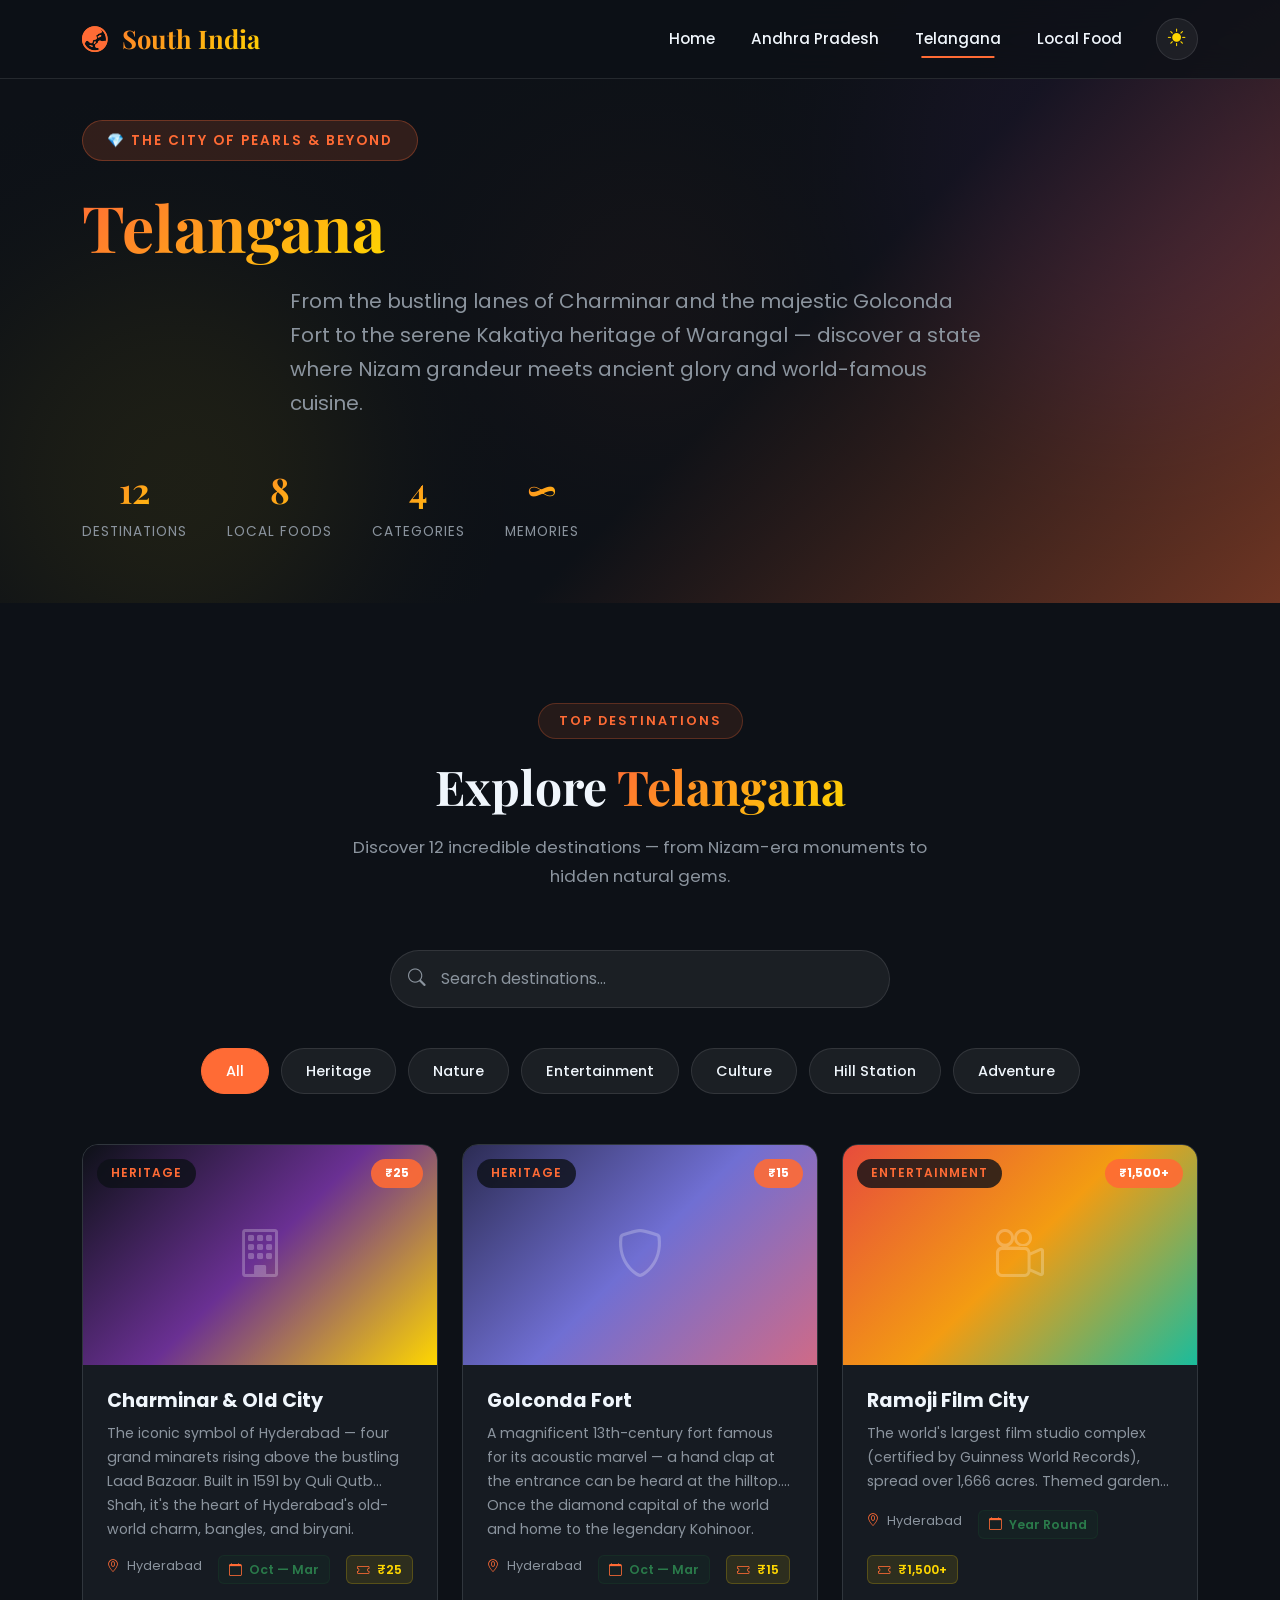
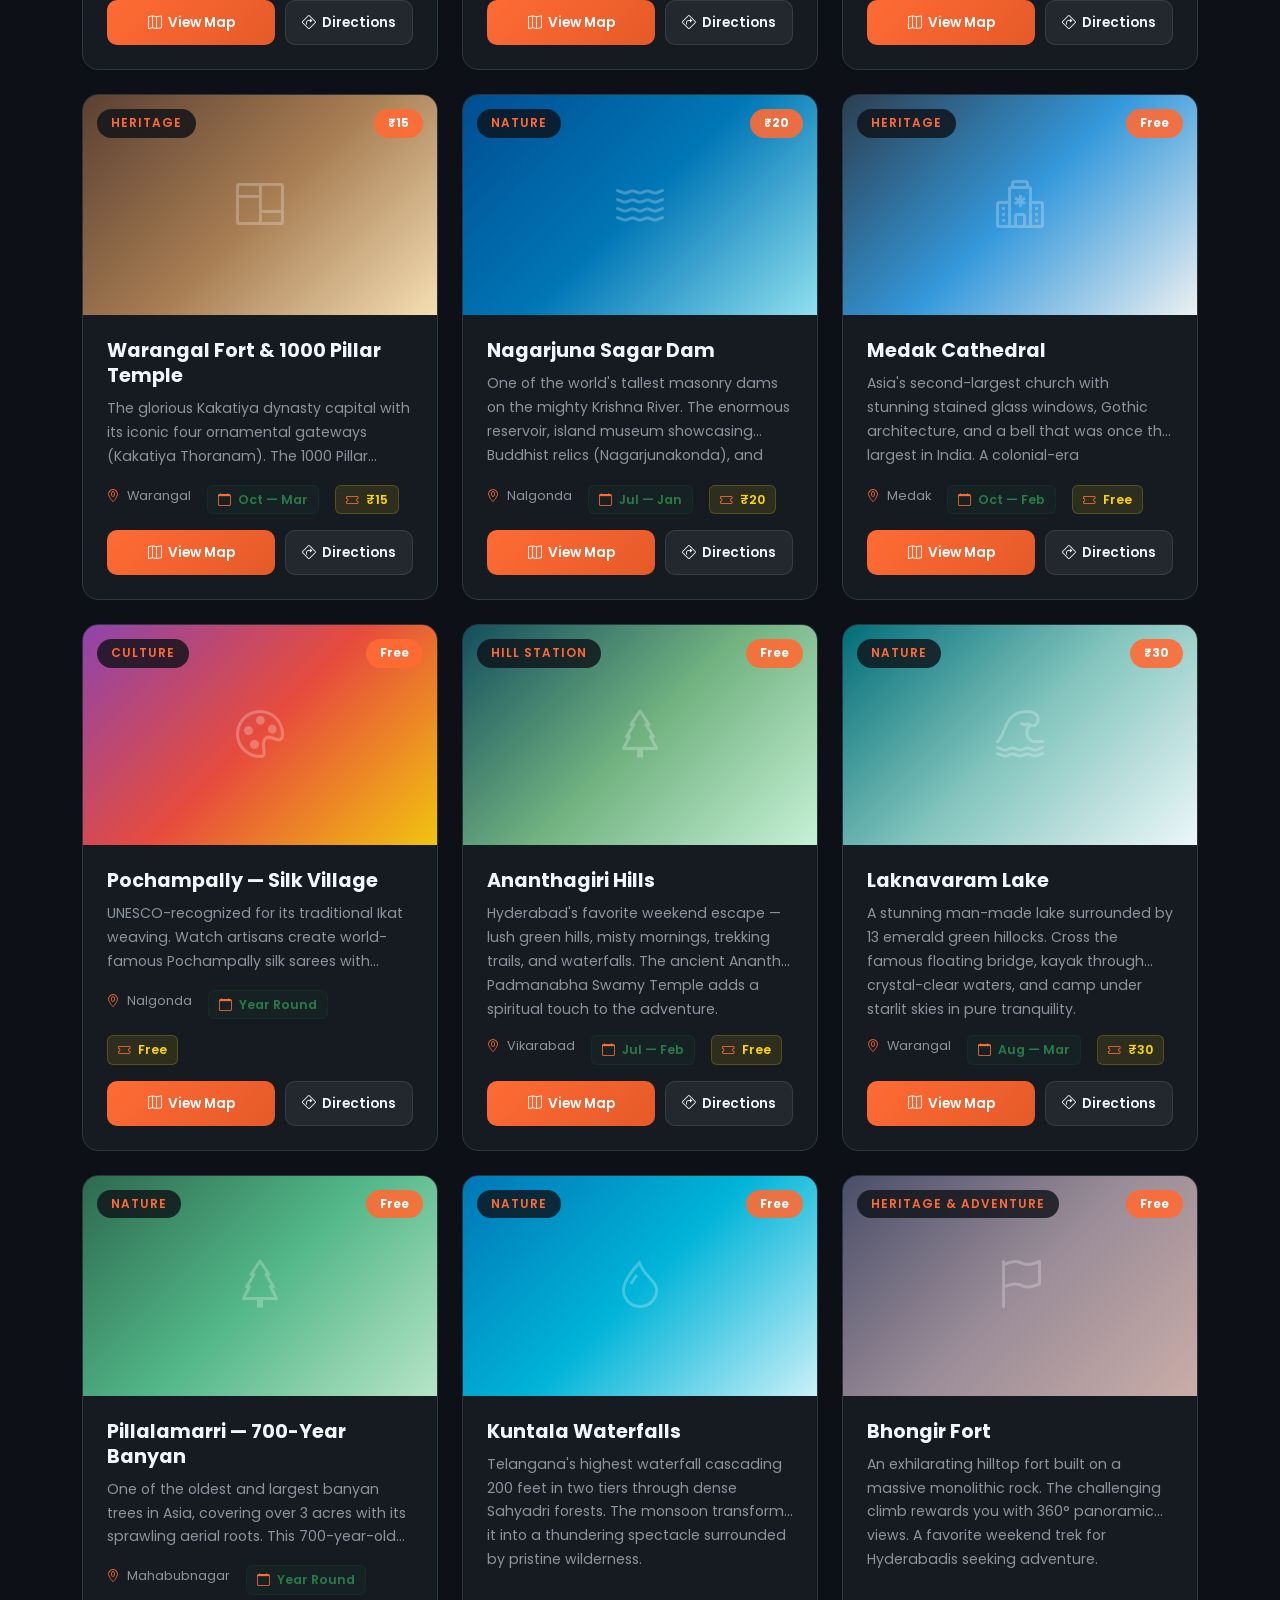
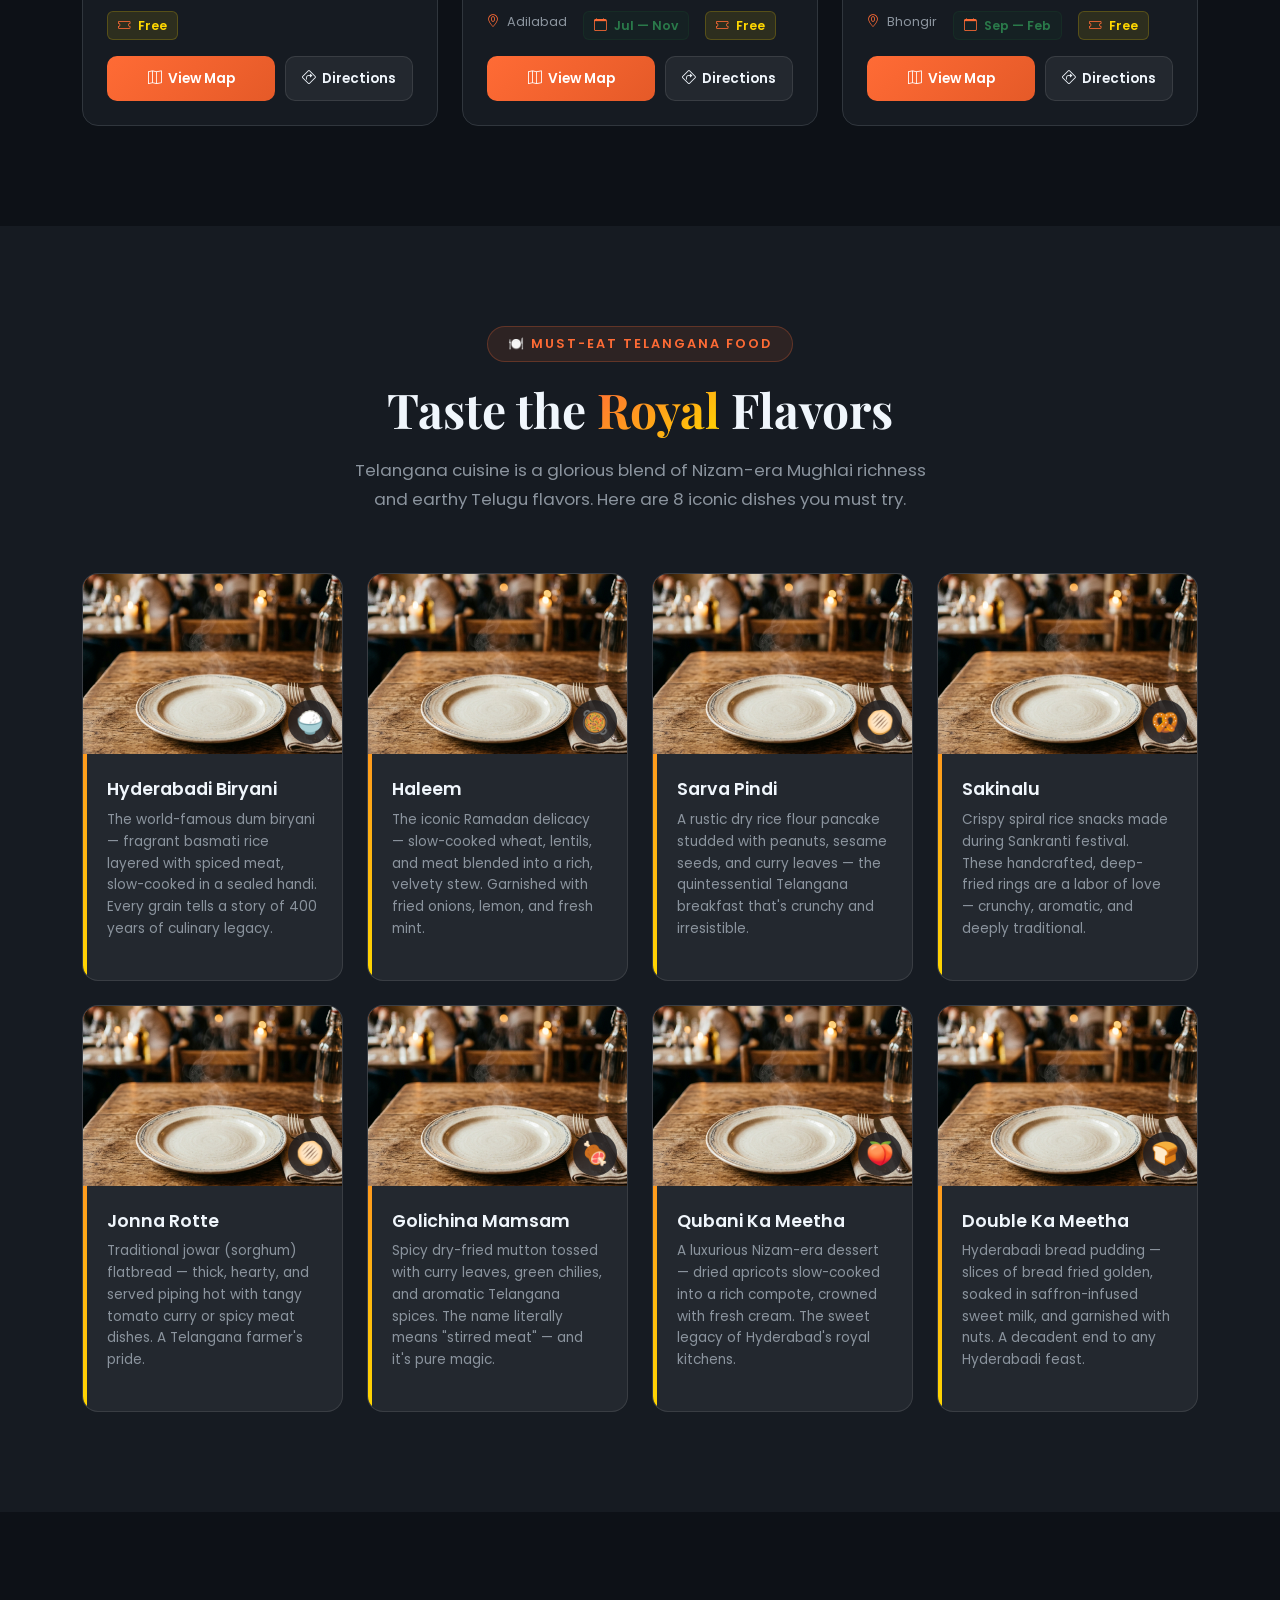
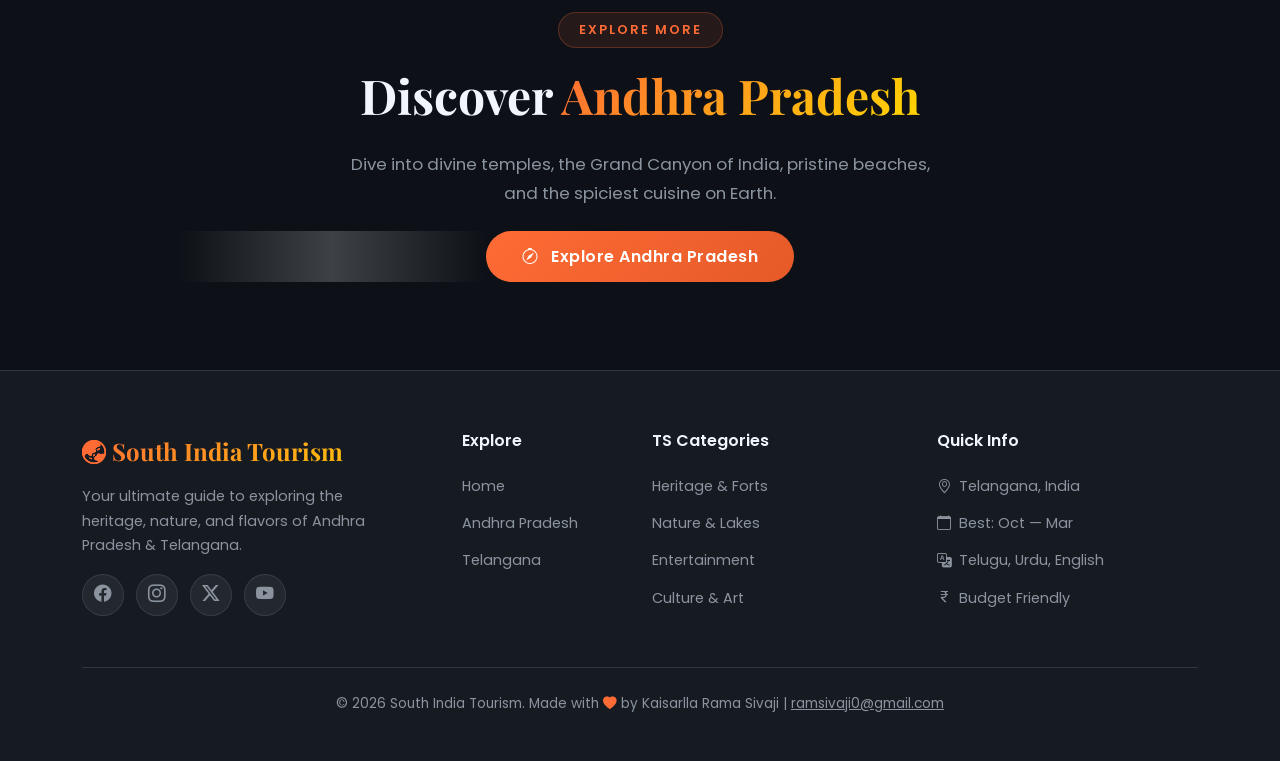
==== telangana.html @ 52ba92dd "Initial commit: South India Tourism website" ====
<!DOCTYPE html>
<html lang="en" data-theme="dark">
<head>
  <meta charset="UTF-8" />
  <meta name="viewport" content="width=device-width, initial-scale=1.0" />
  <title>Telangana — Explore 12 Stunning Destinations | South India Tourism</title>
  <meta name="description" content="Discover 12 breathtaking destinations in Telangana — from the iconic Charminar and Golconda Fort to serene Laknavaram Lake. Explore Nizam heritage, Kakatiya glory, and legendary Hyderabadi cuisine." />

  <!-- Bootstrap 5 CSS -->
  <link href="https://cdn.jsdelivr.net/npm/bootstrap@5.3.3/dist/css/bootstrap.min.css" rel="stylesheet" />
  <!-- Bootstrap Icons -->
  <link href="https://cdn.jsdelivr.net/npm/bootstrap-icons@1.11.3/font/bootstrap-icons.min.css" rel="stylesheet" />
  <!-- Custom CSS -->
  <link rel="stylesheet" href="css/style.css" />
</head>
<body>

  <!-- ===== NAVBAR ===== -->
  <nav class="navbar navbar-expand-lg fixed-top custom-navbar" id="mainNavbar">
    <div class="container">
      <a class="navbar-brand" href="index.html">
        <i class="bi bi-globe-asia-australia"></i> South India
      </a>
      <button class="navbar-toggler border-0" type="button" data-bs-toggle="collapse" data-bs-target="#navbarNav">
        <span class="navbar-toggler-icon"></span>
      </button>
      <div class="collapse navbar-collapse" id="navbarNav">
        <ul class="navbar-nav ms-auto me-3">
          <li class="nav-item"><a class="nav-link" href="index.html">Home</a></li>
          <li class="nav-item"><a class="nav-link" href="andhra-pradesh.html">Andhra Pradesh</a></li>
          <li class="nav-item"><a class="nav-link active" href="telangana.html">Telangana</a></li>
          <li class="nav-item"><a class="nav-link" href="#food-section">Local Food</a></li>
        </ul>
        <button class="theme-toggle" id="themeToggle" aria-label="Toggle theme">
          <i class="bi bi-sun-fill"></i>
        </button>
      </div>
    </div>
  </nav>

  <!-- ===== STATE HERO ===== -->
  <section class="state-hero" id="ts-hero">
    <div class="hero-bg">
      <div class="hero-orb hero-orb-1" style="background: #6a3093;"></div>
      <div class="hero-orb hero-orb-2" style="background: #FFD700;"></div>
      <div class="hero-orb hero-orb-3" style="background: #FF6B35; opacity: 0.15;"></div>
    </div>
    <div class="container">
      <div class="state-hero-content">
        <div class="hero-badge">💎 The City of Pearls & Beyond</div>
        <h1 class="state-hero-title">
          <span class="gradient-text">Telangana</span>
        </h1>
        <p class="hero-subtitle" style="max-width: 700px;">
          From the bustling lanes of Charminar and the majestic Golconda Fort to the serene Kakatiya heritage of Warangal — discover a state where Nizam grandeur meets ancient glory and world-famous cuisine.
        </p>
        <div class="state-hero-stats">
          <div class="stat-item">
            <div class="stat-number">12</div>
            <div class="stat-label">Destinations</div>
          </div>
          <div class="stat-item">
            <div class="stat-number">8</div>
            <div class="stat-label">Local Foods</div>
          </div>
          <div class="stat-item">
            <div class="stat-number">4</div>
            <div class="stat-label">Categories</div>
          </div>
          <div class="stat-item">
            <div class="stat-number">∞</div>
            <div class="stat-label">Memories</div>
          </div>
        </div>
      </div>
    </div>
  </section>

  <!-- ===== DESTINATIONS SECTION ===== -->
  <section class="section" id="destinations">
    <div class="container">
      <div class="section-header reveal">
        <span class="section-badge">Top Destinations</span>
        <h2 class="section-title">Explore <span>Telangana</span></h2>
        <p class="section-subtitle">
          Discover 12 incredible destinations — from Nizam-era monuments to hidden natural gems.
        </p>
      </div>

      <!-- Search Bar -->
      <div class="search-container reveal">
        <i class="bi bi-search search-icon"></i>
        <input type="text" class="search-input" id="searchInput" placeholder="Search destinations..." />
      </div>

      <!-- Filter Bar -->
      <div class="filter-bar reveal">
        <button class="filter-btn active" data-filter="all">All</button>
        <button class="filter-btn" data-filter="heritage">Heritage</button>
        <button class="filter-btn" data-filter="nature">Nature</button>
        <button class="filter-btn" data-filter="entertainment">Entertainment</button>
        <button class="filter-btn" data-filter="culture">Culture</button>
        <button class="filter-btn" data-filter="hill station">Hill Station</button>
        <button class="filter-btn" data-filter="adventure">Adventure</button>
      </div>

      <!-- Place Cards Grid -->
      <div class="row g-4" id="placesGrid">

        <!-- 1. Charminar -->
        <div class="col-md-6 col-lg-4">
          <div class="place-card reveal" data-name="Charminar Old City Hyderabad" data-category="heritage">
            <div class="place-card-img-wrapper">
              <div class="img-placeholder place-card-img" style="background: linear-gradient(135deg, #0d1117 0%, #6a3093 50%, #FFD700 100%);">
                <i class="bi bi-building" style="font-size: 3rem; color: rgba(255,255,255,0.25);"></i>
              </div>
              <span class="place-card-category">Heritage</span>
              <span class="place-card-price">₹25</span>
            </div>
            <div class="place-card-body">
              <h3 class="place-card-title">Charminar & Old City</h3>
              <p class="place-card-desc">
                The iconic symbol of Hyderabad — four grand minarets rising above the bustling Laad Bazaar. Built in 1591 by Quli Qutb Shah, it's the heart of Hyderabad's old-world charm, bangles, and biryani.
              </p>
              <div class="place-card-meta">
                <span><i class="bi bi-geo-alt"></i> Hyderabad</span>
                <span class="best-time"><i class="bi bi-calendar"></i> Oct — Mar</span>
                <span class="ticket-info"><i class="bi bi-ticket"></i> ₹25</span>
              </div>
              <div class="place-card-actions">
                <button class="btn-map" data-map-lat="17.3616" data-map-lng="78.4747" data-map-name="Charminar, Hyderabad">
                  <i class="bi bi-map"></i> View Map
                </button>
                <a href="https://www.google.com/maps/dir/?api=1&destination=17.3616,78.4747" target="_blank" class="btn-directions">
                  <i class="bi bi-sign-turn-right"></i> Directions
                </a>
              </div>
            </div>
          </div>
        </div>

        <!-- 2. Golconda Fort -->
        <div class="col-md-6 col-lg-4">
          <div class="place-card reveal" data-name="Golconda Fort Hyderabad" data-category="heritage">
            <div class="place-card-img-wrapper">
              <div class="img-placeholder place-card-img" style="background: linear-gradient(135deg, #2c2c54 0%, #706fd3 50%, #cf6a87 100%);">
                <i class="bi bi-shield" style="font-size: 3rem; color: rgba(255,255,255,0.25);"></i>
              </div>
              <span class="place-card-category">Heritage</span>
              <span class="place-card-price">₹15</span>
            </div>
            <div class="place-card-body">
              <h3 class="place-card-title">Golconda Fort</h3>
              <p class="place-card-desc">
                A magnificent 13th-century fort famous for its acoustic marvel — a hand clap at the entrance can be heard at the hilltop. Once the diamond capital of the world and home to the legendary Kohinoor.
              </p>
              <div class="place-card-meta">
                <span><i class="bi bi-geo-alt"></i> Hyderabad</span>
                <span class="best-time"><i class="bi bi-calendar"></i> Oct — Mar</span>
                <span class="ticket-info"><i class="bi bi-ticket"></i> ₹15</span>
              </div>
              <div class="place-card-actions">
                <button class="btn-map" data-map-lat="17.3833" data-map-lng="78.4011" data-map-name="Golconda Fort, Hyderabad">
                  <i class="bi bi-map"></i> View Map
                </button>
                <a href="https://www.google.com/maps/dir/?api=1&destination=17.3833,78.4011" target="_blank" class="btn-directions">
                  <i class="bi bi-sign-turn-right"></i> Directions
                </a>
              </div>
            </div>
          </div>
        </div>

        <!-- 3. Ramoji Film City -->
        <div class="col-md-6 col-lg-4">
          <div class="place-card reveal" data-name="Ramoji Film City Entertainment" data-category="entertainment">
            <div class="place-card-img-wrapper">
              <div class="img-placeholder place-card-img" style="background: linear-gradient(135deg, #e74c3c 0%, #f39c12 50%, #1abc9c 100%);">
                <i class="bi bi-camera-reels" style="font-size: 3rem; color: rgba(255,255,255,0.25);"></i>
              </div>
              <span class="place-card-category">Entertainment</span>
              <span class="place-card-price">₹1,500+</span>
            </div>
            <div class="place-card-body">
              <h3 class="place-card-title">Ramoji Film City</h3>
              <p class="place-card-desc">
                The world's largest film studio complex (certified by Guinness World Records), spread over 1,666 acres. Themed gardens, live shows, film sets, adventure zones, and behind-the-scenes movie magic.
              </p>
              <div class="place-card-meta">
                <span><i class="bi bi-geo-alt"></i> Hyderabad</span>
                <span class="best-time"><i class="bi bi-calendar"></i> Year Round</span>
                <span class="ticket-info"><i class="bi bi-ticket"></i> ₹1,500+</span>
              </div>
              <div class="place-card-actions">
                <button class="btn-map" data-map-lat="17.2543" data-map-lng="78.6808" data-map-name="Ramoji Film City, Hyderabad">
                  <i class="bi bi-map"></i> View Map
                </button>
                <a href="https://www.google.com/maps/dir/?api=1&destination=17.2543,78.6808" target="_blank" class="btn-directions">
                  <i class="bi bi-sign-turn-right"></i> Directions
                </a>
              </div>
            </div>
          </div>
        </div>

        <!-- 4. Warangal Fort & 1000 Pillar Temple -->
        <div class="col-md-6 col-lg-4">
          <div class="place-card reveal" data-name="Warangal Fort 1000 Pillar Temple Kakatiya" data-category="heritage">
            <div class="place-card-img-wrapper">
              <div class="img-placeholder place-card-img" style="background: linear-gradient(135deg, #5c4033 0%, #a67c52 50%, #f5deb3 100%);">
                <i class="bi bi-columns" style="font-size: 3rem; color: rgba(255,255,255,0.25);"></i>
              </div>
              <span class="place-card-category">Heritage</span>
              <span class="place-card-price">₹15</span>
            </div>
            <div class="place-card-body">
              <h3 class="place-card-title">Warangal Fort & 1000 Pillar Temple</h3>
              <p class="place-card-desc">
                The glorious Kakatiya dynasty capital with its iconic four ornamental gateways (Kakatiya Thoranam). The 1000 Pillar Temple is a masterwork of Chalukyan architecture with intricate carvings.
              </p>
              <div class="place-card-meta">
                <span><i class="bi bi-geo-alt"></i> Warangal</span>
                <span class="best-time"><i class="bi bi-calendar"></i> Oct — Mar</span>
                <span class="ticket-info"><i class="bi bi-ticket"></i> ₹15</span>
              </div>
              <div class="place-card-actions">
                <button class="btn-map" data-map-lat="17.9565" data-map-lng="79.9946" data-map-name="Warangal Fort">
                  <i class="bi bi-map"></i> View Map
                </button>
                <a href="https://www.google.com/maps/dir/?api=1&destination=17.9565,79.9946" target="_blank" class="btn-directions">
                  <i class="bi bi-sign-turn-right"></i> Directions
                </a>
              </div>
            </div>
          </div>
        </div>

        <!-- 5. Nagarjuna Sagar Dam -->
        <div class="col-md-6 col-lg-4">
          <div class="place-card reveal" data-name="Nagarjuna Sagar Dam Nature" data-category="nature">
            <div class="place-card-img-wrapper">
              <div class="img-placeholder place-card-img" style="background: linear-gradient(135deg, #004e92 0%, #0077b6 50%, #90e0ef 100%);">
                <i class="bi bi-water" style="font-size: 3rem; color: rgba(255,255,255,0.25);"></i>
              </div>
              <span class="place-card-category">Nature</span>
              <span class="place-card-price">₹20</span>
            </div>
            <div class="place-card-body">
              <h3 class="place-card-title">Nagarjuna Sagar Dam</h3>
              <p class="place-card-desc">
                One of the world's tallest masonry dams on the mighty Krishna River. The enormous reservoir, island museum showcasing Buddhist relics (Nagarjunakonda), and stunning spillway views are awe-inspiring.
              </p>
              <div class="place-card-meta">
                <span><i class="bi bi-geo-alt"></i> Nalgonda</span>
                <span class="best-time"><i class="bi bi-calendar"></i> Jul — Jan</span>
                <span class="ticket-info"><i class="bi bi-ticket"></i> ₹20</span>
              </div>
              <div class="place-card-actions">
                <button class="btn-map" data-map-lat="16.5730" data-map-lng="79.3133" data-map-name="Nagarjuna Sagar Dam">
                  <i class="bi bi-map"></i> View Map
                </button>
                <a href="https://www.google.com/maps/dir/?api=1&destination=16.5730,79.3133" target="_blank" class="btn-directions">
                  <i class="bi bi-sign-turn-right"></i> Directions
                </a>
              </div>
            </div>
          </div>
        </div>

        <!-- 6. Medak Cathedral -->
        <div class="col-md-6 col-lg-4">
          <div class="place-card reveal" data-name="Medak Cathedral Church" data-category="heritage">
            <div class="place-card-img-wrapper">
              <div class="img-placeholder place-card-img" style="background: linear-gradient(135deg, #2c3e50 0%, #3498db 50%, #ecf0f1 100%);">
                <i class="bi bi-hospital" style="font-size: 3rem; color: rgba(255,255,255,0.25);"></i>
              </div>
              <span class="place-card-category">Heritage</span>
              <span class="place-card-price">Free</span>
            </div>
            <div class="place-card-body">
              <h3 class="place-card-title">Medak Cathedral</h3>
              <p class="place-card-desc">
                Asia's second-largest church with stunning stained glass windows, Gothic architecture, and a bell that was once the largest in India. A colonial-era masterpiece built atop a hill.
              </p>
              <div class="place-card-meta">
                <span><i class="bi bi-geo-alt"></i> Medak</span>
                <span class="best-time"><i class="bi bi-calendar"></i> Oct — Feb</span>
                <span class="ticket-info"><i class="bi bi-ticket"></i> Free</span>
              </div>
              <div class="place-card-actions">
                <button class="btn-map" data-map-lat="18.0527" data-map-lng="78.2618" data-map-name="Medak Cathedral">
                  <i class="bi bi-map"></i> View Map
                </button>
                <a href="https://www.google.com/maps/dir/?api=1&destination=18.0527,78.2618" target="_blank" class="btn-directions">
                  <i class="bi bi-sign-turn-right"></i> Directions
                </a>
              </div>
            </div>
          </div>
        </div>

        <!-- 7. Pochampally -->
        <div class="col-md-6 col-lg-4">
          <div class="place-card reveal" data-name="Pochampally Ikat Weaving Culture" data-category="culture">
            <div class="place-card-img-wrapper">
              <div class="img-placeholder place-card-img" style="background: linear-gradient(135deg, #8e44ad 0%, #e74c3c 50%, #f1c40f 100%);">
                <i class="bi bi-palette" style="font-size: 3rem; color: rgba(255,255,255,0.25);"></i>
              </div>
              <span class="place-card-category">Culture</span>
              <span class="place-card-price">Free</span>
            </div>
            <div class="place-card-body">
              <h3 class="place-card-title">Pochampally — Silk Village</h3>
              <p class="place-card-desc">
                UNESCO-recognized for its traditional Ikat weaving. Watch artisans create world-famous Pochampally silk sarees with intricate geometric patterns in this living heritage village.
              </p>
              <div class="place-card-meta">
                <span><i class="bi bi-geo-alt"></i> Nalgonda</span>
                <span class="best-time"><i class="bi bi-calendar"></i> Year Round</span>
                <span class="ticket-info"><i class="bi bi-ticket"></i> Free</span>
              </div>
              <div class="place-card-actions">
                <button class="btn-map" data-map-lat="17.3441" data-map-lng="78.8235" data-map-name="Pochampally Village">
                  <i class="bi bi-map"></i> View Map
                </button>
                <a href="https://www.google.com/maps/dir/?api=1&destination=17.3441,78.8235" target="_blank" class="btn-directions">
                  <i class="bi bi-sign-turn-right"></i> Directions
                </a>
              </div>
            </div>
          </div>
        </div>

        <!-- 8. Ananthagiri Hills -->
        <div class="col-md-6 col-lg-4">
          <div class="place-card reveal" data-name="Ananthagiri Hills Hill Station Vikarabad" data-category="hill station">
            <div class="place-card-img-wrapper">
              <div class="img-placeholder place-card-img" style="background: linear-gradient(135deg, #134e5e 0%, #71b280 50%, #c6f1d6 100%);">
                <i class="bi bi-tree" style="font-size: 3rem; color: rgba(255,255,255,0.25);"></i>
              </div>
              <span class="place-card-category">Hill Station</span>
              <span class="place-card-price">Free</span>
            </div>
            <div class="place-card-body">
              <h3 class="place-card-title">Ananthagiri Hills</h3>
              <p class="place-card-desc">
                Hyderabad's favorite weekend escape — lush green hills, misty mornings, trekking trails, and waterfalls. The ancient Anantha Padmanabha Swamy Temple adds a spiritual touch to the adventure.
              </p>
              <div class="place-card-meta">
                <span><i class="bi bi-geo-alt"></i> Vikarabad</span>
                <span class="best-time"><i class="bi bi-calendar"></i> Jul — Feb</span>
                <span class="ticket-info"><i class="bi bi-ticket"></i> Free</span>
              </div>
              <div class="place-card-actions">
                <button class="btn-map" data-map-lat="17.2280" data-map-lng="78.2379" data-map-name="Ananthagiri Hills, Vikarabad">
                  <i class="bi bi-map"></i> View Map
                </button>
                <a href="https://www.google.com/maps/dir/?api=1&destination=17.2280,78.2379" target="_blank" class="btn-directions">
                  <i class="bi bi-sign-turn-right"></i> Directions
                </a>
              </div>
            </div>
          </div>
        </div>

        <!-- 9. Laknavaram Lake -->
        <div class="col-md-6 col-lg-4">
          <div class="place-card reveal" data-name="Laknavaram Lake Warangal Nature" data-category="nature">
            <div class="place-card-img-wrapper">
              <div class="img-placeholder place-card-img" style="background: linear-gradient(135deg, #006d77 0%, #83c5be 50%, #edf6f9 100%);">
                <i class="bi bi-tsunami" style="font-size: 3rem; color: rgba(255,255,255,0.25);"></i>
              </div>
              <span class="place-card-category">Nature</span>
              <span class="place-card-price">₹30</span>
            </div>
            <div class="place-card-body">
              <h3 class="place-card-title">Laknavaram Lake</h3>
              <p class="place-card-desc">
                A stunning man-made lake surrounded by 13 emerald green hillocks. Cross the famous floating bridge, kayak through crystal-clear waters, and camp under starlit skies in pure tranquility.
              </p>
              <div class="place-card-meta">
                <span><i class="bi bi-geo-alt"></i> Warangal</span>
                <span class="best-time"><i class="bi bi-calendar"></i> Aug — Mar</span>
                <span class="ticket-info"><i class="bi bi-ticket"></i> ₹30</span>
              </div>
              <div class="place-card-actions">
                <button class="btn-map" data-map-lat="18.1088" data-map-lng="79.9816" data-map-name="Laknavaram Lake, Warangal">
                  <i class="bi bi-map"></i> View Map
                </button>
                <a href="https://www.google.com/maps/dir/?api=1&destination=18.1088,79.9816" target="_blank" class="btn-directions">
                  <i class="bi bi-sign-turn-right"></i> Directions
                </a>
              </div>
            </div>
          </div>
        </div>

        <!-- 10. Pillalamarri -->
        <div class="col-md-6 col-lg-4">
          <div class="place-card reveal" data-name="Pillalamarri Banyan Tree Mahabubnagar" data-category="nature">
            <div class="place-card-img-wrapper">
              <div class="img-placeholder place-card-img" style="background: linear-gradient(135deg, #2d6a4f 0%, #52b788 50%, #b7e4c7 100%);">
                <i class="bi bi-tree" style="font-size: 3rem; color: rgba(255,255,255,0.25);"></i>
              </div>
              <span class="place-card-category">Nature</span>
              <span class="place-card-price">Free</span>
            </div>
            <div class="place-card-body">
              <h3 class="place-card-title">Pillalamarri — 700-Year Banyan</h3>
              <p class="place-card-desc">
                One of the oldest and largest banyan trees in Asia, covering over 3 acres with its sprawling aerial roots. This 700-year-old natural wonder is a living testament to nature's grandeur.
              </p>
              <div class="place-card-meta">
                <span><i class="bi bi-geo-alt"></i> Mahabubnagar</span>
                <span class="best-time"><i class="bi bi-calendar"></i> Year Round</span>
                <span class="ticket-info"><i class="bi bi-ticket"></i> Free</span>
              </div>
              <div class="place-card-actions">
                <button class="btn-map" data-map-lat="16.7400" data-map-lng="78.1000" data-map-name="Pillalamarri Banyan Tree">
                  <i class="bi bi-map"></i> View Map
                </button>
                <a href="https://www.google.com/maps/dir/?api=1&destination=16.7400,78.1000" target="_blank" class="btn-directions">
                  <i class="bi bi-sign-turn-right"></i> Directions
                </a>
              </div>
            </div>
          </div>
        </div>

        <!-- 11. Kuntala Waterfalls -->
        <div class="col-md-6 col-lg-4">
          <div class="place-card reveal" data-name="Kuntala Waterfalls Adilabad" data-category="nature">
            <div class="place-card-img-wrapper">
              <div class="img-placeholder place-card-img" style="background: linear-gradient(135deg, #0077b6 0%, #00b4d8 50%, #caf0f8 100%);">
                <i class="bi bi-droplet" style="font-size: 3rem; color: rgba(255,255,255,0.25);"></i>
              </div>
              <span class="place-card-category">Nature</span>
              <span class="place-card-price">Free</span>
            </div>
            <div class="place-card-body">
              <h3 class="place-card-title">Kuntala Waterfalls</h3>
              <p class="place-card-desc">
                Telangana's highest waterfall cascading 200 feet in two tiers through dense Sahyadri forests. The monsoon transforms it into a thundering spectacle surrounded by pristine wilderness.
              </p>
              <div class="place-card-meta">
                <span><i class="bi bi-geo-alt"></i> Adilabad</span>
                <span class="best-time"><i class="bi bi-calendar"></i> Jul — Nov</span>
                <span class="ticket-info"><i class="bi bi-ticket"></i> Free</span>
              </div>
              <div class="place-card-actions">
                <button class="btn-map" data-map-lat="19.5155" data-map-lng="78.5596" data-map-name="Kuntala Waterfalls, Adilabad">
                  <i class="bi bi-map"></i> View Map
                </button>
                <a href="https://www.google.com/maps/dir/?api=1&destination=19.5155,78.5596" target="_blank" class="btn-directions">
                  <i class="bi bi-sign-turn-right"></i> Directions
                </a>
              </div>
            </div>
          </div>
        </div>

        <!-- 12. Bhongir Fort -->
        <div class="col-md-6 col-lg-4">
          <div class="place-card reveal" data-name="Bhongir Fort Adventure Trekking" data-category="adventure">
            <div class="place-card-img-wrapper">
              <div class="img-placeholder place-card-img" style="background: linear-gradient(135deg, #4a4e69 0%, #9a8c98 50%, #c9ada7 100%);">
                <i class="bi bi-flag" style="font-size: 3rem; color: rgba(255,255,255,0.25);"></i>
              </div>
              <span class="place-card-category">Heritage & Adventure</span>
              <span class="place-card-price">Free</span>
            </div>
            <div class="place-card-body">
              <h3 class="place-card-title">Bhongir Fort</h3>
              <p class="place-card-desc">
                An exhilarating hilltop fort built on a massive monolithic rock. The challenging climb rewards you with 360° panoramic views. A favorite weekend trek for Hyderabadis seeking adventure.
              </p>
              <div class="place-card-meta">
                <span><i class="bi bi-geo-alt"></i> Bhongir</span>
                <span class="best-time"><i class="bi bi-calendar"></i> Sep — Feb</span>
                <span class="ticket-info"><i class="bi bi-ticket"></i> Free</span>
              </div>
              <div class="place-card-actions">
                <button class="btn-map" data-map-lat="17.5131" data-map-lng="78.8875" data-map-name="Bhongir Fort">
                  <i class="bi bi-map"></i> View Map
                </button>
                <a href="https://www.google.com/maps/dir/?api=1&destination=17.5131,78.8875" target="_blank" class="btn-directions">
                  <i class="bi bi-sign-turn-right"></i> Directions
                </a>
              </div>
            </div>
          </div>
        </div>

      </div>

      <!-- No Results -->
      <div class="no-results" id="noResults">
        <i class="bi bi-search d-block"></i>
        <h4>No destinations found</h4>
        <p>Try a different search term or filter category.</p>
      </div>
    </div>
  </section>

  <!-- ===== FOOD SECTION ===== -->
  <section class="section" id="food-section" style="background: var(--dark-card);">
    <div class="container">
      <div class="section-header reveal">
        <span class="section-badge">🍽️ Must-Eat Telangana Food</span>
        <h2 class="section-title">Taste the <span>Royal</span> Flavors</h2>
        <p class="section-subtitle">
          Telangana cuisine is a glorious blend of Nizam-era Mughlai richness and earthy Telugu flavors. Here are 8 iconic dishes you must try.
        </p>
      </div>

      <div class="row g-4">
        <!-- Replace each image src with your own food photo -->
        <div class="col-md-6 col-lg-3 reveal">
          <div class="food-card">
            <div class="food-card-img-wrapper">
              <img src="images/food/ts-hyderabadi-biryani.png" alt="Hyderabadi Biryani" class="food-card-img" />
              <span class="food-emoji-overlay">🍚</span>
            </div>
            <div class="food-card-content">
              <h4 class="food-name">Hyderabadi Biryani</h4>
              <p class="food-desc">The world-famous dum biryani — fragrant basmati rice layered with spiced meat, slow-cooked in a sealed handi. Every grain tells a story of 400 years of culinary legacy.</p>
            </div>
          </div>
        </div>
        <div class="col-md-6 col-lg-3 reveal">
          <div class="food-card">
            <div class="food-card-img-wrapper">
              <img src="images/food/ts-haleem.png" alt="Haleem" class="food-card-img" />
              <span class="food-emoji-overlay">🥘</span>
            </div>
            <div class="food-card-content">
              <h4 class="food-name">Haleem</h4>
              <p class="food-desc">The iconic Ramadan delicacy — slow-cooked wheat, lentils, and meat blended into a rich, velvety stew. Garnished with fried onions, lemon, and fresh mint.</p>
            </div>
          </div>
        </div>
        <div class="col-md-6 col-lg-3 reveal">
          <div class="food-card">
            <div class="food-card-img-wrapper">
              <img src="images/food/ts-sarva-pindi.png" alt="Sarva Pindi" class="food-card-img" />
              <span class="food-emoji-overlay">🫓</span>
            </div>
            <div class="food-card-content">
              <h4 class="food-name">Sarva Pindi</h4>
              <p class="food-desc">A rustic dry rice flour pancake studded with peanuts, sesame seeds, and curry leaves — the quintessential Telangana breakfast that's crunchy and irresistible.</p>
            </div>
          </div>
        </div>
        <div class="col-md-6 col-lg-3 reveal">
          <div class="food-card">
            <div class="food-card-img-wrapper">
              <img src="images/food/ts-sakinalu.png" alt="Sakinalu" class="food-card-img" />
              <span class="food-emoji-overlay">🥨</span>
            </div>
            <div class="food-card-content">
              <h4 class="food-name">Sakinalu</h4>
              <p class="food-desc">Crispy spiral rice snacks made during Sankranti festival. These handcrafted, deep-fried rings are a labor of love — crunchy, aromatic, and deeply traditional.</p>
            </div>
          </div>
        </div>
        <div class="col-md-6 col-lg-3 reveal">
          <div class="food-card">
            <div class="food-card-img-wrapper">
              <img src="images/food/ts-jonna-rotte.png" alt="Jonna Rotte" class="food-card-img" />
              <span class="food-emoji-overlay">🫓</span>
            </div>
            <div class="food-card-content">
              <h4 class="food-name">Jonna Rotte</h4>
              <p class="food-desc">Traditional jowar (sorghum) flatbread — thick, hearty, and served piping hot with tangy tomato curry or spicy meat dishes. A Telangana farmer's pride.</p>
            </div>
          </div>
        </div>
        <div class="col-md-6 col-lg-3 reveal">
          <div class="food-card">
            <div class="food-card-img-wrapper">
              <img src="images/food/ts-golichina-mamsam.png" alt="Golichina Mamsam" class="food-card-img" />
              <span class="food-emoji-overlay">🍖</span>
            </div>
            <div class="food-card-content">
              <h4 class="food-name">Golichina Mamsam</h4>
              <p class="food-desc">Spicy dry-fried mutton tossed with curry leaves, green chilies, and aromatic Telangana spices. The name literally means "stirred meat" — and it's pure magic.</p>
            </div>
          </div>
        </div>
        <div class="col-md-6 col-lg-3 reveal">
          <div class="food-card">
            <div class="food-card-img-wrapper">
              <img src="images/food/ts-qubani-ka-meetha.png" alt="Qubani Ka Meetha" class="food-card-img" />
              <span class="food-emoji-overlay">🍑</span>
            </div>
            <div class="food-card-content">
              <h4 class="food-name">Qubani Ka Meetha</h4>
              <p class="food-desc">A luxurious Nizam-era dessert — dried apricots slow-cooked into a rich compote, crowned with fresh cream. The sweet legacy of Hyderabad's royal kitchens.</p>
            </div>
          </div>
        </div>
        <div class="col-md-6 col-lg-3 reveal">
          <div class="food-card">
            <div class="food-card-img-wrapper">
              <img src="images/food/ts-double-ka-meetha.png" alt="Double Ka Meetha" class="food-card-img" />
              <span class="food-emoji-overlay">🍞</span>
            </div>
            <div class="food-card-content">
              <h4 class="food-name">Double Ka Meetha</h4>
              <p class="food-desc">Hyderabadi bread pudding — slices of bread fried golden, soaked in saffron-infused sweet milk, and garnished with nuts. A decadent end to any Hyderabadi feast.</p>
            </div>
          </div>
        </div>
      </div>
    </div>
  </section>

  <!-- ===== CTA: EXPLORE AP ===== -->
  <section class="section">
    <div class="container text-center">
      <div class="reveal">
        <span class="section-badge">Explore More</span>
        <h2 class="section-title" style="margin-bottom: 24px;">Discover <span>Andhra Pradesh</span></h2>
        <p class="section-subtitle" style="margin-bottom: 36px;">
          Dive into divine temples, the Grand Canyon of India, pristine beaches, and the spiciest cuisine on Earth.
        </p>
        <a href="andhra-pradesh.html" class="btn-primary-custom">
          <i class="bi bi-compass me-2"></i> Explore Andhra Pradesh
        </a>
      </div>
    </div>
  </section>

  <!-- ===== FOOTER ===== -->
  <footer class="site-footer">
    <div class="container">
      <div class="row g-4">
        <div class="col-lg-4">
          <div class="footer-brand">
            <i class="bi bi-globe-asia-australia" style="-webkit-text-fill-color: var(--primary);"></i> South India Tourism
          </div>
          <p class="footer-desc">
            Your ultimate guide to exploring the heritage, nature, and flavors of Andhra Pradesh & Telangana.
          </p>
          <div class="social-links mt-3">
            <a href="#" class="social-link"><i class="bi bi-facebook"></i></a>
            <a href="#" class="social-link"><i class="bi bi-instagram"></i></a>
            <a href="#" class="social-link"><i class="bi bi-twitter-x"></i></a>
            <a href="#" class="social-link"><i class="bi bi-youtube"></i></a>
          </div>
        </div>
        <div class="col-6 col-lg-2">
          <h5 class="footer-title">Explore</h5>
          <ul class="footer-links">
            <li><a href="index.html">Home</a></li>
            <li><a href="andhra-pradesh.html">Andhra Pradesh</a></li>
            <li><a href="telangana.html">Telangana</a></li>
          </ul>
        </div>
        <div class="col-6 col-lg-3">
          <h5 class="footer-title">TS Categories</h5>
          <ul class="footer-links">
            <li><a href="#">Heritage & Forts</a></li>
            <li><a href="#">Nature & Lakes</a></li>
            <li><a href="#">Entertainment</a></li>
            <li><a href="#">Culture & Art</a></li>
          </ul>
        </div>
        <div class="col-lg-3">
          <h5 class="footer-title">Quick Info</h5>
          <ul class="footer-links">
            <li><a href="#"><i class="bi bi-geo-alt me-1"></i> Telangana, India</a></li>
            <li><a href="#"><i class="bi bi-calendar me-1"></i> Best: Oct — Mar</a></li>
            <li><a href="#"><i class="bi bi-translate me-1"></i> Telugu, Urdu, English</a></li>
            <li><a href="#"><i class="bi bi-currency-rupee me-1"></i> Budget Friendly</a></li>
          </ul>
        </div>
      </div>
      <div class="footer-bottom">
        <p>&copy; 2026 South India Tourism. Made with <i class="bi bi-heart-fill" style="color: var(--primary);"></i> by Kaisarlla Rama Sivaji | <a href="mailto:ramsivaji0@gmail.com" style="color: inherit; text-decoration: underline;">ramsivaji0@gmail.com</a></p>
      </div>
    </div>
  </footer>

  <!-- ===== MAP MODAL ===== -->
  <div class="modal fade map-modal" id="mapModal" tabindex="-1" aria-labelledby="mapModalLabel" aria-hidden="true">
    <div class="modal-dialog modal-lg modal-dialog-centered">
      <div class="modal-content">
        <div class="modal-header">
          <h5 class="modal-title" id="mapModalLabel">Location</h5>
          <button type="button" class="btn-close" data-bs-dismiss="modal" aria-label="Close"></button>
        </div>
        <div class="modal-body">
          <iframe id="mapFrame" src="" allowfullscreen="" loading="lazy" referrerpolicy="no-referrer-when-downgrade"></iframe>
        </div>
        <div class="modal-footer">
          <a href="#" id="directionsLink" target="_blank" class="btn-primary-custom" style="padding: 10px 28px; font-size: 0.9rem;">
            <i class="bi bi-signpost-2 me-1"></i> Get Directions
          </a>
        </div>
      </div>
    </div>
  </div>

  <!-- Back to Top -->
  <button class="back-to-top" id="backToTop" aria-label="Back to top">
    <i class="bi bi-chevron-up"></i>
  </button>

  <!-- Bootstrap 5 JS -->
  <script src="https://cdn.jsdelivr.net/npm/bootstrap@5.3.3/dist/js/bootstrap.bundle.min.js"></script>
  <!-- Custom JS -->
  <script src="js/main.js"></script>
</body>
</html>
---- css/style.css ----
/* ===== GOOGLE FONTS ===== */
@import url('https://fonts.googleapis.com/css2?family=Playfair+Display:ital,wght@0,400;0,600;0,700;1,400&family=Poppins:wght@300;400;500;600;700&display=swap');

/* ===== CSS VARIABLES ===== */
:root {
  --primary: #FF6B35;
  --primary-dark: #e55a28;
  --secondary: #1A4D2E;
  --secondary-light: #2a7a4a;
  --accent: #FFD700;
  --accent-light: #ffe44d;
  --dark-bg: #0D1117;
  --dark-card: #161B22;
  --dark-surface: #21262D;
  --dark-border: #30363D;
  --text-light: #f0f6fc;
  --text-muted: #8b949e;
  --glass-bg: rgba(255, 255, 255, 0.06);
  --glass-border: rgba(255, 255, 255, 0.1);
  --shadow-card: 0 8px 32px rgba(0, 0, 0, 0.3);
  --shadow-hover: 0 16px 48px rgba(255, 107, 53, 0.2);
  --radius: 16px;
  --radius-sm: 10px;
  --transition: all 0.4s cubic-bezier(0.25, 0.46, 0.45, 0.94);
  --font-heading: 'Playfair Display', Georgia, serif;
  --font-body: 'Poppins', 'Segoe UI', sans-serif;
}

/* Light mode */
[data-theme="light"] {
  --dark-bg: #f8f9fa;
  --dark-card: #ffffff;
  --dark-surface: #e9ecef;
  --dark-border: #dee2e6;
  --text-light: #1a1a2e;
  --text-muted: #6c757d;
  --glass-bg: rgba(0, 0, 0, 0.03);
  --glass-border: rgba(0, 0, 0, 0.08);
  --shadow-card: 0 8px 32px rgba(0, 0, 0, 0.08);
  --shadow-hover: 0 16px 48px rgba(255, 107, 53, 0.15);
}

/* ===== RESET & BASE ===== */
*,
*::before,
*::after {
  margin: 0;
  padding: 0;
  box-sizing: border-box;
}

html {
  scroll-behavior: smooth;
  font-size: 16px;
}

body {
  font-family: var(--font-body);
  background-color: var(--dark-bg);
  color: var(--text-light);
  line-height: 1.7;
  overflow-x: hidden;
  transition: background-color 0.4s ease, color 0.4s ease;
}

h1, h2, h3, h4, h5, h6 {
  font-family: var(--font-heading);
  font-weight: 700;
  line-height: 1.3;
}

a {
  color: var(--primary);
  text-decoration: none;
  transition: var(--transition);
}

a:hover {
  color: var(--accent);
}

img {
  max-width: 100%;
  height: auto;
}

::selection {
  background: var(--primary);
  color: #fff;
}

::-webkit-scrollbar {
  width: 8px;
}

::-webkit-scrollbar-track {
  background: var(--dark-bg);
}

::-webkit-scrollbar-thumb {
  background: var(--primary);
  border-radius: 4px;
}

/* ===== NAVBAR ===== */
.custom-navbar {
  background: rgba(13, 17, 23, 0.85) !important;
  backdrop-filter: blur(20px);
  -webkit-backdrop-filter: blur(20px);
  border-bottom: 1px solid var(--glass-border);
  padding: 12px 0;
  transition: var(--transition);
  z-index: 1050;
}

[data-theme="light"] .custom-navbar {
  background: rgba(248, 249, 250, 0.9) !important;
}

.navbar-brand {
  font-family: var(--font-heading);
  font-size: 1.6rem;
  font-weight: 700;
  background: linear-gradient(135deg, var(--primary), var(--accent));
  -webkit-background-clip: text;
  -webkit-text-fill-color: transparent;
  background-clip: text;
}

.navbar-brand i {
  -webkit-text-fill-color: var(--primary);
  margin-right: 8px;
}

.custom-navbar .nav-link {
  color: var(--text-light) !important;
  font-weight: 500;
  font-size: 0.95rem;
  padding: 8px 18px !important;
  border-radius: 8px;
  transition: var(--transition);
  position: relative;
}

.custom-navbar .nav-link::after {
  content: '';
  position: absolute;
  bottom: 2px;
  left: 50%;
  width: 0;
  height: 2px;
  background: var(--primary);
  transition: var(--transition);
  transform: translateX(-50%);
}

.custom-navbar .nav-link:hover::after,
.custom-navbar .nav-link.active::after {
  width: 60%;
}

.custom-navbar .nav-link:hover {
  color: var(--primary) !important;
}

/* Theme Toggle */
.theme-toggle {
  background: var(--glass-bg);
  border: 1px solid var(--glass-border);
  color: var(--accent);
  width: 42px;
  height: 42px;
  border-radius: 50%;
  display: flex;
  align-items: center;
  justify-content: center;
  cursor: pointer;
  transition: var(--transition);
  font-size: 1.1rem;
}

.theme-toggle:hover {
  background: var(--primary);
  color: #fff;
  border-color: var(--primary);
  transform: rotate(180deg);
}

/* ===== HERO SECTION ===== */
.hero-section {
  min-height: 100vh;
  display: flex;
  align-items: center;
  justify-content: center;
  position: relative;
  overflow: hidden;
  padding: 120px 20px 80px;
}

.hero-bg {
  position: absolute;
  top: 0;
  left: 0;
  width: 100%;
  height: 100%;
  z-index: 0;
}

.hero-bg::before {
  content: '';
  position: absolute;
  top: 0;
  left: 0;
  width: 100%;
  height: 100%;
  background: linear-gradient(135deg,
    rgba(13, 17, 23, 0.92) 0%,
    rgba(26, 77, 46, 0.85) 50%,
    rgba(255, 107, 53, 0.7) 100%);
  z-index: 1;
}

.hero-bg-img {
  width: 100%;
  height: 100%;
  object-fit: cover;
}

/* Animated gradient orbs */
.hero-orb {
  position: absolute;
  border-radius: 50%;
  filter: blur(80px);
  opacity: 0.4;
  animation: floatOrb 8s ease-in-out infinite;
  z-index: 0;
}

.hero-orb-1 {
  width: 500px;
  height: 500px;
  background: var(--primary);
  top: -100px;
  right: -100px;
  animation-delay: 0s;
}

.hero-orb-2 {
  width: 400px;
  height: 400px;
  background: var(--secondary);
  bottom: -50px;
  left: -50px;
  animation-delay: 3s;
}

.hero-orb-3 {
  width: 300px;
  height: 300px;
  background: var(--accent);
  top: 50%;
  left: 50%;
  transform: translate(-50%, -50%);
  animation-delay: 5s;
  opacity: 0.2;
}

@keyframes floatOrb {
  0%, 100% { transform: translate(0, 0) scale(1); }
  33% { transform: translate(30px, -30px) scale(1.05); }
  66% { transform: translate(-20px, 20px) scale(0.95); }
}

.hero-content {
  position: relative;
  z-index: 2;
  text-align: center;
  max-width: 850px;
}

.hero-badge {
  display: inline-block;
  background: rgba(255, 107, 53, 0.15);
  border: 1px solid rgba(255, 107, 53, 0.3);
  color: var(--primary);
  padding: 8px 24px;
  border-radius: 50px;
  font-size: 0.85rem;
  font-weight: 600;
  text-transform: uppercase;
  letter-spacing: 2px;
  margin-bottom: 24px;
  animation: fadeInDown 0.8s ease;
}

.hero-title {
  font-size: clamp(2.5rem, 6vw, 4.5rem);
  font-weight: 700;
  margin-bottom: 20px;
  animation: fadeInUp 1s ease 0.2s both;
}

.hero-title span {
  background: linear-gradient(135deg, var(--primary), var(--accent));
  -webkit-background-clip: text;
  -webkit-text-fill-color: transparent;
  background-clip: text;
}

.hero-subtitle {
  font-size: clamp(1rem, 2.5vw, 1.25rem);
  color: var(--text-muted);
  margin-bottom: 40px;
  max-width: 650px;
  margin-left: auto;
  margin-right: auto;
  animation: fadeInUp 1s ease 0.4s both;
}

.hero-buttons {
  display: flex;
  gap: 16px;
  justify-content: center;
  flex-wrap: wrap;
  animation: fadeInUp 1s ease 0.6s both;
}

.hero-scroll-indicator {
  position: absolute;
  bottom: 40px;
  left: 50%;
  transform: translateX(-50%);
  z-index: 2;
  animation: bounce 2s infinite;
}

.hero-scroll-indicator a {
  color: var(--text-muted);
  font-size: 1.5rem;
}

@keyframes bounce {
  0%, 100% { transform: translateX(-50%) translateY(0); }
  50% { transform: translateX(-50%) translateY(10px); }
}

/* ===== BUTTONS ===== */
.btn-primary-custom {
  background: linear-gradient(135deg, var(--primary), var(--primary-dark));
  color: #fff;
  border: none;
  padding: 14px 36px;
  border-radius: 50px;
  font-weight: 600;
  font-size: 1rem;
  letter-spacing: 0.5px;
  transition: var(--transition);
  position: relative;
  overflow: hidden;
}

.btn-primary-custom::before {
  content: '';
  position: absolute;
  top: 0;
  left: -100%;
  width: 100%;
  height: 100%;
  background: linear-gradient(90deg, transparent, rgba(255,255,255,0.2), transparent);
  transition: left 0.5s;
}

.btn-primary-custom:hover::before {
  left: 100%;
}

.btn-primary-custom:hover {
  transform: translateY(-3px);
  box-shadow: 0 10px 30px rgba(255, 107, 53, 0.4);
  color: #fff;
}

.btn-outline-custom {
  background: transparent;
  color: var(--text-light);
  border: 2px solid var(--glass-border);
  padding: 12px 34px;
  border-radius: 50px;
  font-weight: 600;
  font-size: 1rem;
  transition: var(--transition);
}

.btn-outline-custom:hover {
  background: var(--glass-bg);
  border-color: var(--primary);
  color: var(--primary);
  transform: translateY(-3px);
}

/* ===== SECTION STYLES ===== */
.section {
  padding: 100px 0;
}

.section-header {
  text-align: center;
  margin-bottom: 60px;
}

.section-badge {
  display: inline-block;
  background: rgba(255, 107, 53, 0.1);
  border: 1px solid rgba(255, 107, 53, 0.25);
  color: var(--primary);
  padding: 6px 20px;
  border-radius: 50px;
  font-size: 0.8rem;
  font-weight: 600;
  text-transform: uppercase;
  letter-spacing: 2px;
  margin-bottom: 16px;
}

.section-title {
  font-size: clamp(2rem, 4vw, 3rem);
  margin-bottom: 16px;
}

.section-title span {
  background: linear-gradient(135deg, var(--primary), var(--accent));
  -webkit-background-clip: text;
  -webkit-text-fill-color: transparent;
  background-clip: text;
}

.section-subtitle {
  font-size: 1.05rem;
  color: var(--text-muted);
  max-width: 600px;
  margin: 0 auto;
}

/* ===== STATE CARDS (Home Page) ===== */
.state-card {
  position: relative;
  border-radius: var(--radius);
  overflow: hidden;
  background: var(--dark-card);
  border: 1px solid var(--dark-border);
  transition: var(--transition);
  cursor: pointer;
  height: 420px;
}

.state-card:hover {
  transform: translateY(-12px);
  box-shadow: var(--shadow-hover);
  border-color: var(--primary);
}

.state-card-img {
  width: 100%;
  height: 100%;
  object-fit: cover;
  transition: transform 0.6s ease;
}

.state-card:hover .state-card-img {
  transform: scale(1.08);
}

.state-card-overlay {
  position: absolute;
  inset: 0;
  background: linear-gradient(to top,
    rgba(13, 17, 23, 0.95) 0%,
    rgba(13, 17, 23, 0.4) 50%,
    transparent 100%);
  display: flex;
  flex-direction: column;
  justify-content: flex-end;
  padding: 30px;
  transition: var(--transition);
}

.state-card:hover .state-card-overlay {
  background: linear-gradient(to top,
    rgba(13, 17, 23, 0.98) 0%,
    rgba(13, 17, 23, 0.6) 60%,
    rgba(13, 17, 23, 0.3) 100%);
}

.state-card-title {
  font-size: 1.8rem;
  font-weight: 700;
  margin-bottom: 8px;
  color: #fff;
}

.state-card-desc {
  font-size: 0.9rem;
  color: rgba(255,255,255,0.7);
  margin-bottom: 16px;
}

.state-card-btn {
  display: inline-flex;
  align-items: center;
  gap: 8px;
  color: var(--primary);
  font-weight: 600;
  font-size: 0.95rem;
  opacity: 0;
  transform: translateY(10px);
  transition: var(--transition);
}

.state-card:hover .state-card-btn {
  opacity: 1;
  transform: translateY(0);
}

.state-card-btn i {
  transition: transform 0.3s;
}

.state-card-btn:hover i {
  transform: translateX(5px);
}

/* ===== WHY VISIT SECTION ===== */
.feature-card {
  background: var(--glass-bg);
  border: 1px solid var(--glass-border);
  border-radius: var(--radius);
  padding: 40px 30px;
  text-align: center;
  transition: var(--transition);
  height: 100%;
}

.feature-card:hover {
  transform: translateY(-8px);
  border-color: var(--primary);
  box-shadow: var(--shadow-hover);
}

.feature-icon {
  width: 72px;
  height: 72px;
  border-radius: 50%;
  background: linear-gradient(135deg, var(--primary), var(--accent));
  display: flex;
  align-items: center;
  justify-content: center;
  margin: 0 auto 20px;
  font-size: 1.8rem;
  color: #fff;
}

.feature-card h4 {
  font-size: 1.2rem;
  margin-bottom: 10px;
  font-family: var(--font-body);
  font-weight: 600;
}

.feature-card p {
  font-size: 0.9rem;
  color: var(--text-muted);
}

/* ===== STATE PAGE HERO ===== */
.state-hero {
  min-height: 60vh;
  display: flex;
  align-items: center;
  position: relative;
  overflow: hidden;
  padding: 120px 20px 60px;
}

.state-hero .hero-bg::before {
  background: linear-gradient(135deg,
    rgba(13, 17, 23, 0.93) 0%,
    rgba(13, 17, 23, 0.75) 60%,
    rgba(255, 107, 53, 0.4) 100%);
}

.state-hero-content {
  position: relative;
  z-index: 2;
}

.state-hero-title {
  font-size: clamp(2.5rem, 5vw, 4rem);
  margin-bottom: 16px;
}

.state-hero-stats {
  display: flex;
  gap: 40px;
  margin-top: 30px;
  flex-wrap: wrap;
}

.stat-item {
  text-align: center;
}

.stat-number {
  font-size: 2.2rem;
  font-weight: 700;
  font-family: var(--font-heading);
  background: linear-gradient(135deg, var(--primary), var(--accent));
  -webkit-background-clip: text;
  -webkit-text-fill-color: transparent;
  background-clip: text;
}

.stat-label {
  font-size: 0.85rem;
  color: var(--text-muted);
  text-transform: uppercase;
  letter-spacing: 1px;
}

/* ===== FILTER BAR ===== */
.filter-bar {
  display: flex;
  gap: 12px;
  flex-wrap: wrap;
  justify-content: center;
  margin-bottom: 50px;
}

.filter-btn {
  background: var(--glass-bg);
  border: 1px solid var(--glass-border);
  color: var(--text-light);
  padding: 10px 24px;
  border-radius: 50px;
  font-family: var(--font-body);
  font-weight: 500;
  font-size: 0.9rem;
  cursor: pointer;
  transition: var(--transition);
}

.filter-btn:hover,
.filter-btn.active {
  background: var(--primary);
  border-color: var(--primary);
  color: #fff;
}

/* ===== SEARCH BAR ===== */
.search-container {
  max-width: 500px;
  margin: 0 auto 40px;
  position: relative;
}

.search-input {
  width: 100%;
  padding: 14px 20px 14px 50px;
  background: var(--glass-bg);
  border: 1px solid var(--glass-border);
  border-radius: 50px;
  color: var(--text-light);
  font-family: var(--font-body);
  font-size: 1rem;
  transition: var(--transition);
}

.search-input:focus {
  outline: none;
  border-color: var(--primary);
  box-shadow: 0 0 0 3px rgba(255, 107, 53, 0.15);
}

.search-input::placeholder {
  color: var(--text-muted);
}

.search-icon {
  position: absolute;
  left: 18px;
  top: 50%;
  transform: translateY(-50%);
  color: var(--text-muted);
  font-size: 1.1rem;
}

/* ===== PLACE CARDS ===== */
.place-card {
  background: var(--dark-card);
  border: 1px solid var(--dark-border);
  border-radius: var(--radius);
  overflow: hidden;
  transition: var(--transition);
  height: 100%;
  display: flex;
  flex-direction: column;
}

.place-card:hover {
  transform: translateY(-8px);
  box-shadow: var(--shadow-hover);
  border-color: rgba(255, 107, 53, 0.3);
}

.place-card-img-wrapper {
  position: relative;
  height: 220px;
  overflow: hidden;
}

.place-card-img {
  width: 100%;
  height: 100%;
  object-fit: cover;
  transition: transform 0.6s ease;
}

.place-card:hover .place-card-img {
  transform: scale(1.1);
}

.place-card-category {
  position: absolute;
  top: 14px;
  left: 14px;
  background: rgba(13, 17, 23, 0.8);
  backdrop-filter: blur(10px);
  color: var(--primary);
  padding: 4px 14px;
  border-radius: 50px;
  font-size: 0.75rem;
  font-weight: 600;
  text-transform: uppercase;
  letter-spacing: 1px;
}

.place-card-price {
  position: absolute;
  top: 14px;
  right: 14px;
  background: rgba(255, 107, 53, 0.9);
  color: #fff;
  padding: 4px 14px;
  border-radius: 50px;
  font-size: 0.75rem;
  font-weight: 700;
}

.place-card-body {
  padding: 24px;
  flex: 1;
  display: flex;
  flex-direction: column;
}

.place-card-title {
  font-size: 1.2rem;
  font-weight: 700;
  margin-bottom: 8px;
  font-family: var(--font-body);
}

.place-card-desc {
  font-size: 0.88rem;
  color: var(--text-muted);
  margin-bottom: 16px;
  flex: 1;
  display: -webkit-box;
  -webkit-line-clamp: 3;
  -webkit-box-orient: vertical;
  overflow: hidden;
}

.place-card-meta {
  display: flex;
  gap: 16px;
  flex-wrap: wrap;
  margin-bottom: 16px;
  font-size: 0.8rem;
  color: var(--text-muted);
}

.place-card-meta i {
  color: var(--primary);
  margin-right: 4px;
}

.place-card-actions {
  display: flex;
  gap: 10px;
  margin-top: auto;
}

.btn-map {
  flex: 1;
  display: inline-flex;
  align-items: center;
  justify-content: center;
  gap: 6px;
  background: linear-gradient(135deg, var(--primary), var(--primary-dark));
  color: #fff;
  border: none;
  padding: 10px 16px;
  border-radius: var(--radius-sm);
  font-family: var(--font-body);
  font-weight: 600;
  font-size: 0.85rem;
  cursor: pointer;
  transition: var(--transition);
}

.btn-map:hover {
  transform: translateY(-2px);
  box-shadow: 0 6px 20px rgba(255, 107, 53, 0.3);
}

.btn-directions {
  display: inline-flex;
  align-items: center;
  justify-content: center;
  gap: 6px;
  background: var(--glass-bg);
  border: 1px solid var(--glass-border);
  color: var(--text-light);
  padding: 10px 16px;
  border-radius: var(--radius-sm);
  font-family: var(--font-body);
  font-weight: 600;
  font-size: 0.85rem;
  cursor: pointer;
  transition: var(--transition);
  text-decoration: none;
}

.btn-directions:hover {
  border-color: var(--primary);
  color: var(--primary);
  transform: translateY(-2px);
}

/* ===== MAP MODAL ===== */
.map-modal .modal-content {
  background: var(--dark-card);
  border: 1px solid var(--dark-border);
  border-radius: var(--radius);
  overflow: hidden;
}

.map-modal .modal-header {
  background: var(--dark-surface);
  border-bottom: 1px solid var(--dark-border);
  padding: 16px 24px;
}

.map-modal .modal-title {
  font-family: var(--font-body);
  font-weight: 600;
  color: var(--text-light);
  font-size: 1.1rem;
}

.map-modal .btn-close {
  filter: invert(1);
}

[data-theme="light"] .map-modal .btn-close {
  filter: none;
}

.map-modal .modal-body {
  padding: 0;
}

.map-modal iframe {
  width: 100%;
  height: 450px;
  border: none;
}

.map-modal .modal-footer {
  background: var(--dark-surface);
  border-top: 1px solid var(--dark-border);
  padding: 12px 24px;
}

/* ===== FOOD SECTION ===== */
.food-card {
  background: var(--glass-bg);
  border: 1px solid var(--glass-border);
  border-radius: var(--radius);
  padding: 0;
  transition: var(--transition);
  height: 100%;
  position: relative;
  overflow: hidden;
  display: flex;
  flex-direction: column;
}

.food-card-img-wrapper {
  position: relative;
  height: 180px;
  overflow: hidden;
  flex-shrink: 0;
}

.food-card-img {
  width: 100%;
  height: 100%;
  object-fit: cover;
  transition: transform 0.6s ease;
}

.food-card:hover .food-card-img {
  transform: scale(1.08);
}

.food-card-img-wrapper .food-emoji-overlay {
  position: absolute;
  bottom: 10px;
  right: 10px;
  width: 44px;
  height: 44px;
  background: rgba(13, 17, 23, 0.7);
  backdrop-filter: blur(10px);
  border-radius: 50%;
  display: flex;
  align-items: center;
  justify-content: center;
  font-size: 1.4rem;
  z-index: 2;
}

.food-card-content {
  padding: 24px;
  flex: 1;
}

.food-card::before {
  content: '';
  position: absolute;
  top: 0;
  left: 0;
  width: 4px;
  height: 100%;
  background: linear-gradient(180deg, var(--primary), var(--accent));
  border-radius: 2px;
}

.food-card:hover {
  transform: translateY(-6px);
  border-color: rgba(255, 107, 53, 0.3);
  box-shadow: var(--shadow-hover);
}

.food-emoji {
  font-size: 2.5rem;
  margin-bottom: 12px;
}

.food-name {
  font-size: 1.1rem;
  font-weight: 600;
  font-family: var(--font-body);
  margin-bottom: 8px;
}

.food-desc {
  font-size: 0.85rem;
  color: var(--text-muted);
  line-height: 1.6;
}

/* ===== FOOTER ===== */
.site-footer {
  background: var(--dark-card);
  border-top: 1px solid var(--dark-border);
  padding: 60px 0 30px;
}

.footer-brand {
  font-family: var(--font-heading);
  font-size: 1.5rem;
  font-weight: 700;
  background: linear-gradient(135deg, var(--primary), var(--accent));
  -webkit-background-clip: text;
  -webkit-text-fill-color: transparent;
  background-clip: text;
  margin-bottom: 12px;
}

.footer-desc {
  color: var(--text-muted);
  font-size: 0.9rem;
  max-width: 300px;
}

.footer-title {
  font-family: var(--font-body);
  font-weight: 600;
  font-size: 1rem;
  margin-bottom: 20px;
  color: var(--text-light);
}

.footer-links {
  list-style: none;
  padding: 0;
}

.footer-links li {
  margin-bottom: 10px;
}

.footer-links a {
  color: var(--text-muted);
  font-size: 0.9rem;
  transition: var(--transition);
}

.footer-links a:hover {
  color: var(--primary);
  padding-left: 6px;
}

.social-links {
  display: flex;
  gap: 12px;
}

.social-link {
  width: 42px;
  height: 42px;
  border-radius: 50%;
  background: var(--glass-bg);
  border: 1px solid var(--glass-border);
  display: flex;
  align-items: center;
  justify-content: center;
  color: var(--text-muted);
  font-size: 1.1rem;
  transition: var(--transition);
}

.social-link:hover {
  background: var(--primary);
  border-color: var(--primary);
  color: #fff;
  transform: translateY(-4px);
}

.footer-bottom {
  border-top: 1px solid var(--dark-border);
  padding-top: 24px;
  margin-top: 40px;
  text-align: center;
  color: var(--text-muted);
  font-size: 0.85rem;
}

/* ===== BACK TO TOP ===== */
.back-to-top {
  position: fixed;
  bottom: 30px;
  right: 30px;
  width: 48px;
  height: 48px;
  border-radius: 50%;
  background: linear-gradient(135deg, var(--primary), var(--primary-dark));
  color: #fff;
  border: none;
  font-size: 1.2rem;
  cursor: pointer;
  z-index: 999;
  opacity: 0;
  visibility: hidden;
  transform: translateY(20px);
  transition: var(--transition);
  box-shadow: 0 6px 20px rgba(255, 107, 53, 0.4);
}

.back-to-top.visible {
  opacity: 1;
  visibility: visible;
  transform: translateY(0);
}

.back-to-top:hover {
  transform: translateY(-4px);
  box-shadow: 0 10px 30px rgba(255, 107, 53, 0.5);
}

/* ===== ANIMATIONS ===== */
@keyframes fadeInUp {
  from {
    opacity: 0;
    transform: translateY(40px);
  }
  to {
    opacity: 1;
    transform: translateY(0);
  }
}

@keyframes fadeInDown {
  from {
    opacity: 0;
    transform: translateY(-20px);
  }
  to {
    opacity: 1;
    transform: translateY(0);
  }
}

@keyframes fadeInLeft {
  from {
    opacity: 0;
    transform: translateX(-40px);
  }
  to {
    opacity: 1;
    transform: translateX(0);
  }
}

@keyframes fadeInRight {
  from {
    opacity: 0;
    transform: translateX(40px);
  }
  to {
    opacity: 1;
    transform: translateX(0);
  }
}

/* Scroll reveal */
.reveal {
  opacity: 0;
  transform: translateY(40px);
  transition: opacity 0.8s ease, transform 0.8s ease;
}

.reveal.revealed {
  opacity: 1;
  transform: translateY(0);
}

.reveal-left {
  opacity: 0;
  transform: translateX(-40px);
  transition: opacity 0.8s ease, transform 0.8s ease;
}

.reveal-left.revealed {
  opacity: 1;
  transform: translateX(0);
}

.reveal-right {
  opacity: 0;
  transform: translateX(40px);
  transition: opacity 0.8s ease, transform 0.8s ease;
}

.reveal-right.revealed {
  opacity: 1;
  transform: translateX(0);
}

/* Staggered animation for cards */
.place-card.reveal:nth-child(1) { transition-delay: 0.05s; }
.place-card.reveal:nth-child(2) { transition-delay: 0.1s; }
.place-card.reveal:nth-child(3) { transition-delay: 0.15s; }
.place-card.reveal:nth-child(4) { transition-delay: 0.2s; }
.place-card.reveal:nth-child(5) { transition-delay: 0.25s; }
.place-card.reveal:nth-child(6) { transition-delay: 0.3s; }

/* ===== NO RESULTS ===== */
.no-results {
  text-align: center;
  padding: 60px 20px;
  display: none;
}

.no-results.show {
  display: block;
}

.no-results i {
  font-size: 3rem;
  color: var(--text-muted);
  margin-bottom: 16px;
}

.no-results h4 {
  font-family: var(--font-body);
  font-weight: 600;
  margin-bottom: 8px;
}

.no-results p {
  color: var(--text-muted);
}

/* ===== RESPONSIVE ===== */
@media (max-width: 992px) {
  .state-hero-stats {
    gap: 24px;
  }
  .state-card {
    height: 350px;
  }
}

@media (max-width: 768px) {
  .section {
    padding: 70px 0;
  }
  .hero-section {
    padding: 100px 16px 60px;
  }
  .state-hero {
    min-height: 50vh;
    padding: 100px 16px 50px;
  }
  .state-hero-stats {
    gap: 20px;
  }
  .stat-number {
    font-size: 1.6rem;
  }
  .filter-bar {
    gap: 8px;
  }
  .filter-btn {
    padding: 8px 16px;
    font-size: 0.82rem;
  }
  .state-card {
    height: 300px;
  }
  .map-modal iframe {
    height: 300px;
  }
  .back-to-top {
    bottom: 20px;
    right: 20px;
    width: 42px;
    height: 42px;
  }
}

@media (max-width: 576px) {
  .hero-buttons {
    flex-direction: column;
    align-items: center;
  }
  .place-card-actions {
    flex-direction: column;
  }
}

/* ===== LOADING PLACEHOLDER ===== */
.img-placeholder {
  width: 100%;
  height: 100%;
  background: linear-gradient(135deg, var(--dark-surface), var(--dark-card));
  display: flex;
  align-items: center;
  justify-content: center;
  color: var(--text-muted);
  font-size: 3rem;
}

/* Gradient text utility */
.gradient-text {
  background: linear-gradient(135deg, var(--primary), var(--accent));
  -webkit-background-clip: text;
  -webkit-text-fill-color: transparent;
  background-clip: text;
}

/* Ticket info styling */
.ticket-info {
  display: inline-flex;
  align-items: center;
  gap: 4px;
  background: rgba(255, 215, 0, 0.1);
  border: 1px solid rgba(255, 215, 0, 0.2);
  color: var(--accent);
  padding: 3px 10px;
  border-radius: 6px;
  font-size: 0.78rem;
  font-weight: 600;
}

/* Best time badge */
.best-time {
  display: inline-flex;
  align-items: center;
  gap: 4px;
  background: rgba(26, 77, 46, 0.15);
  border: 1px solid rgba(26, 77, 46, 0.25);
  color: var(--secondary-light);
  padding: 3px 10px;
  border-radius: 6px;
  font-size: 0.78rem;
  font-weight: 600;
}

[data-theme="light"] .best-time {
  background: rgba(26, 77, 46, 0.08);
}

/* Counter animation */
.counter {
  display: inline-block;
}
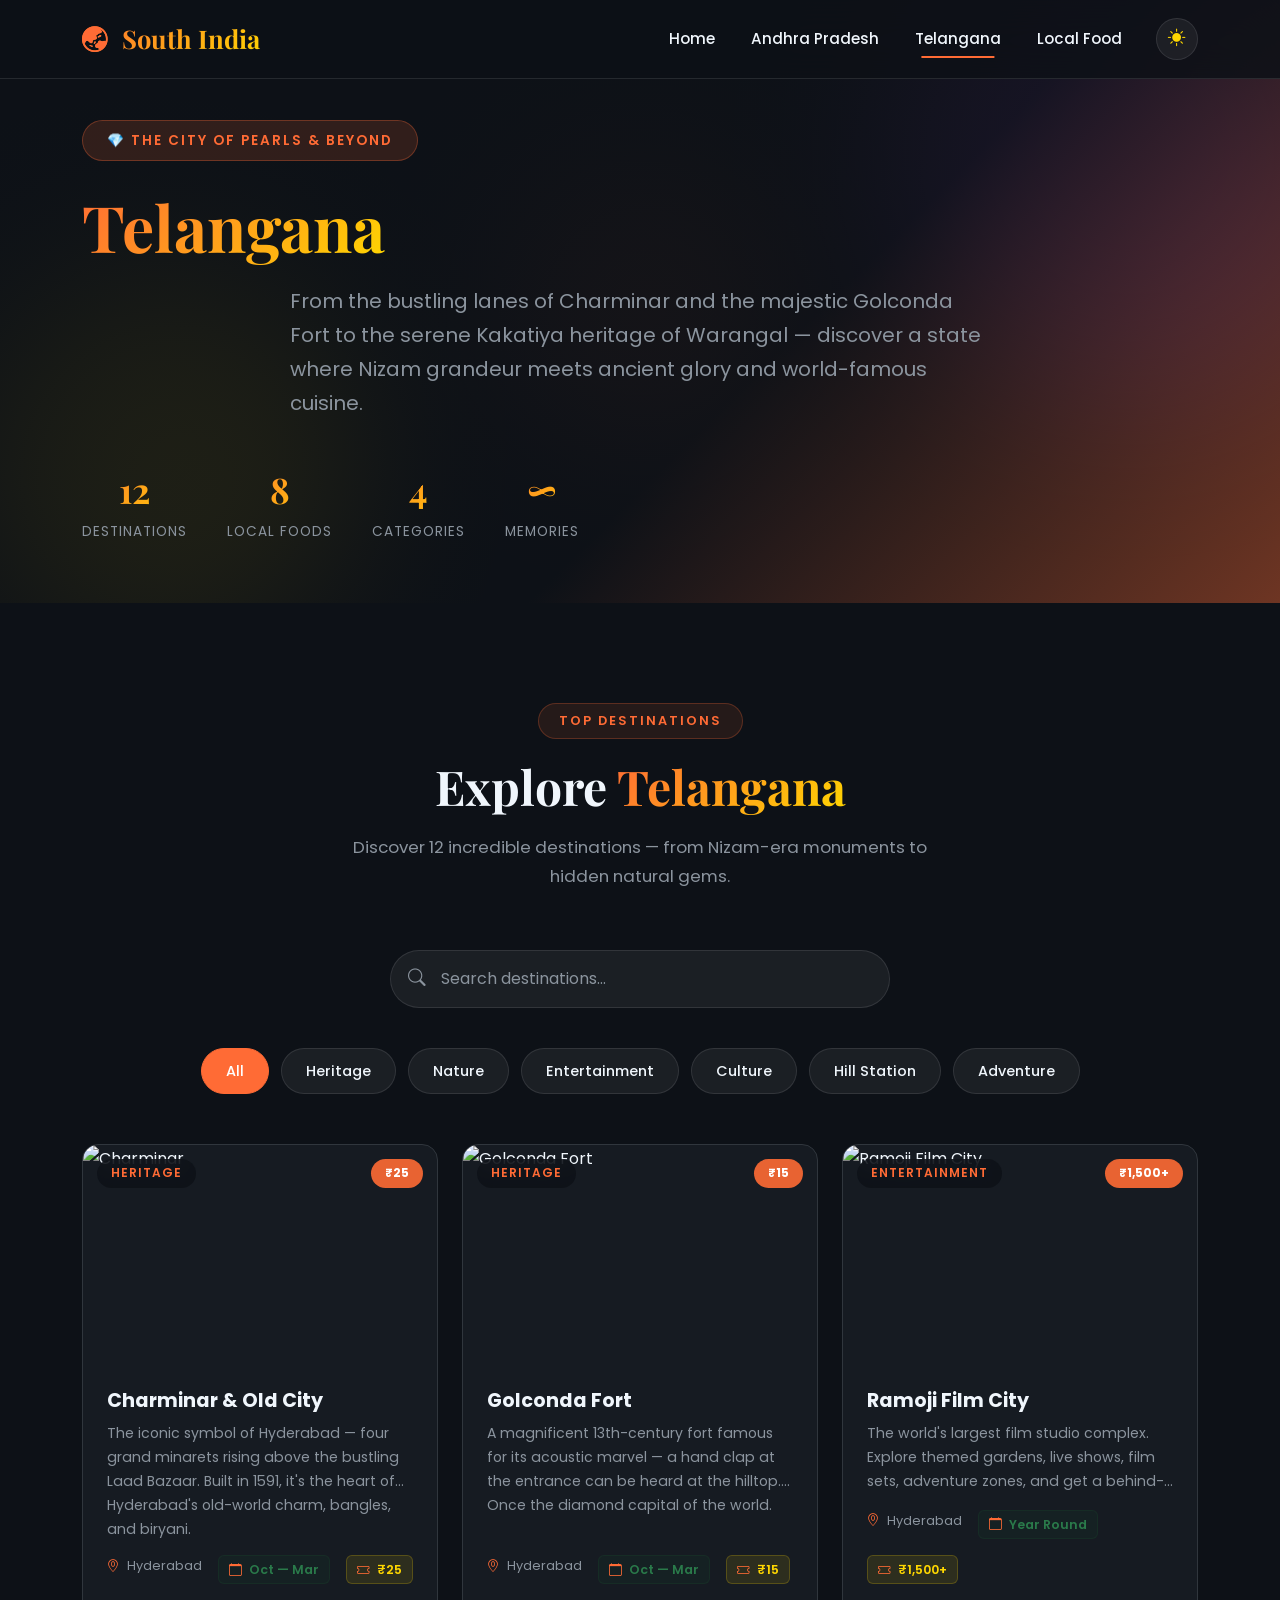
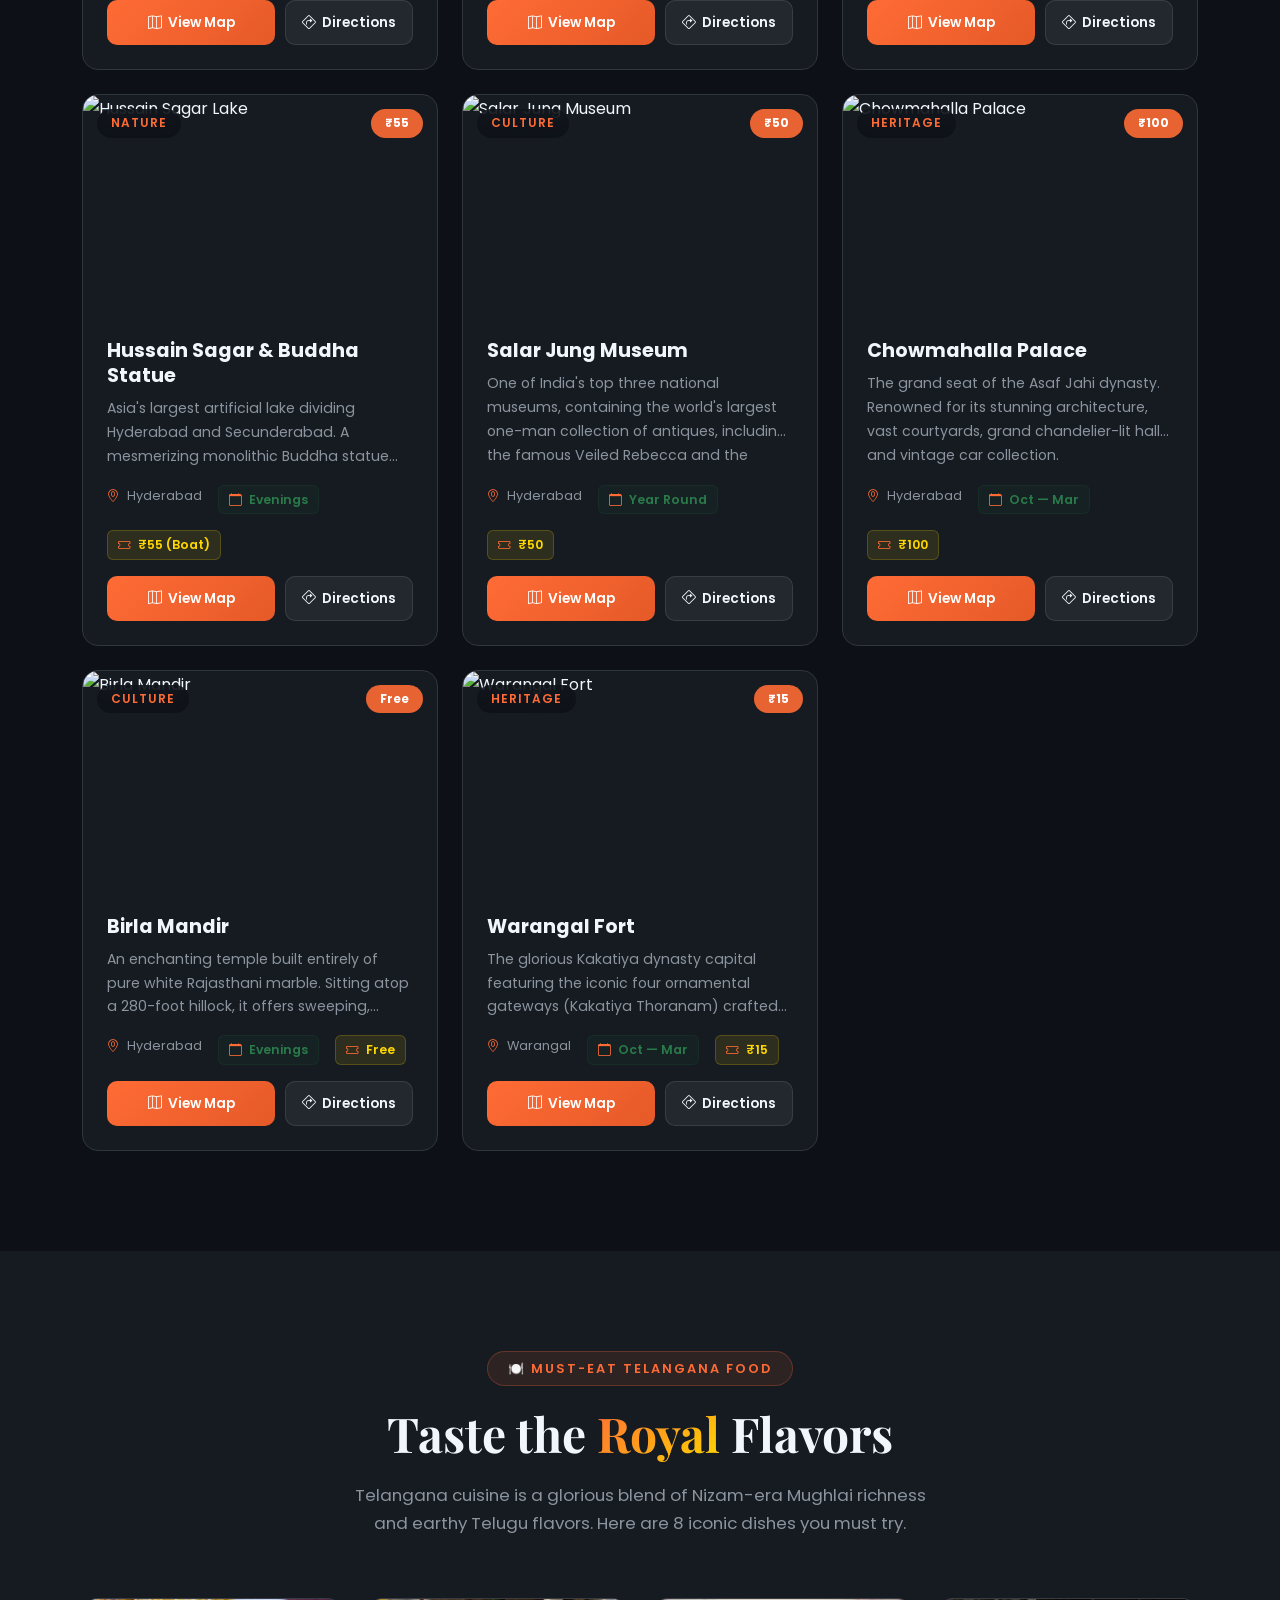
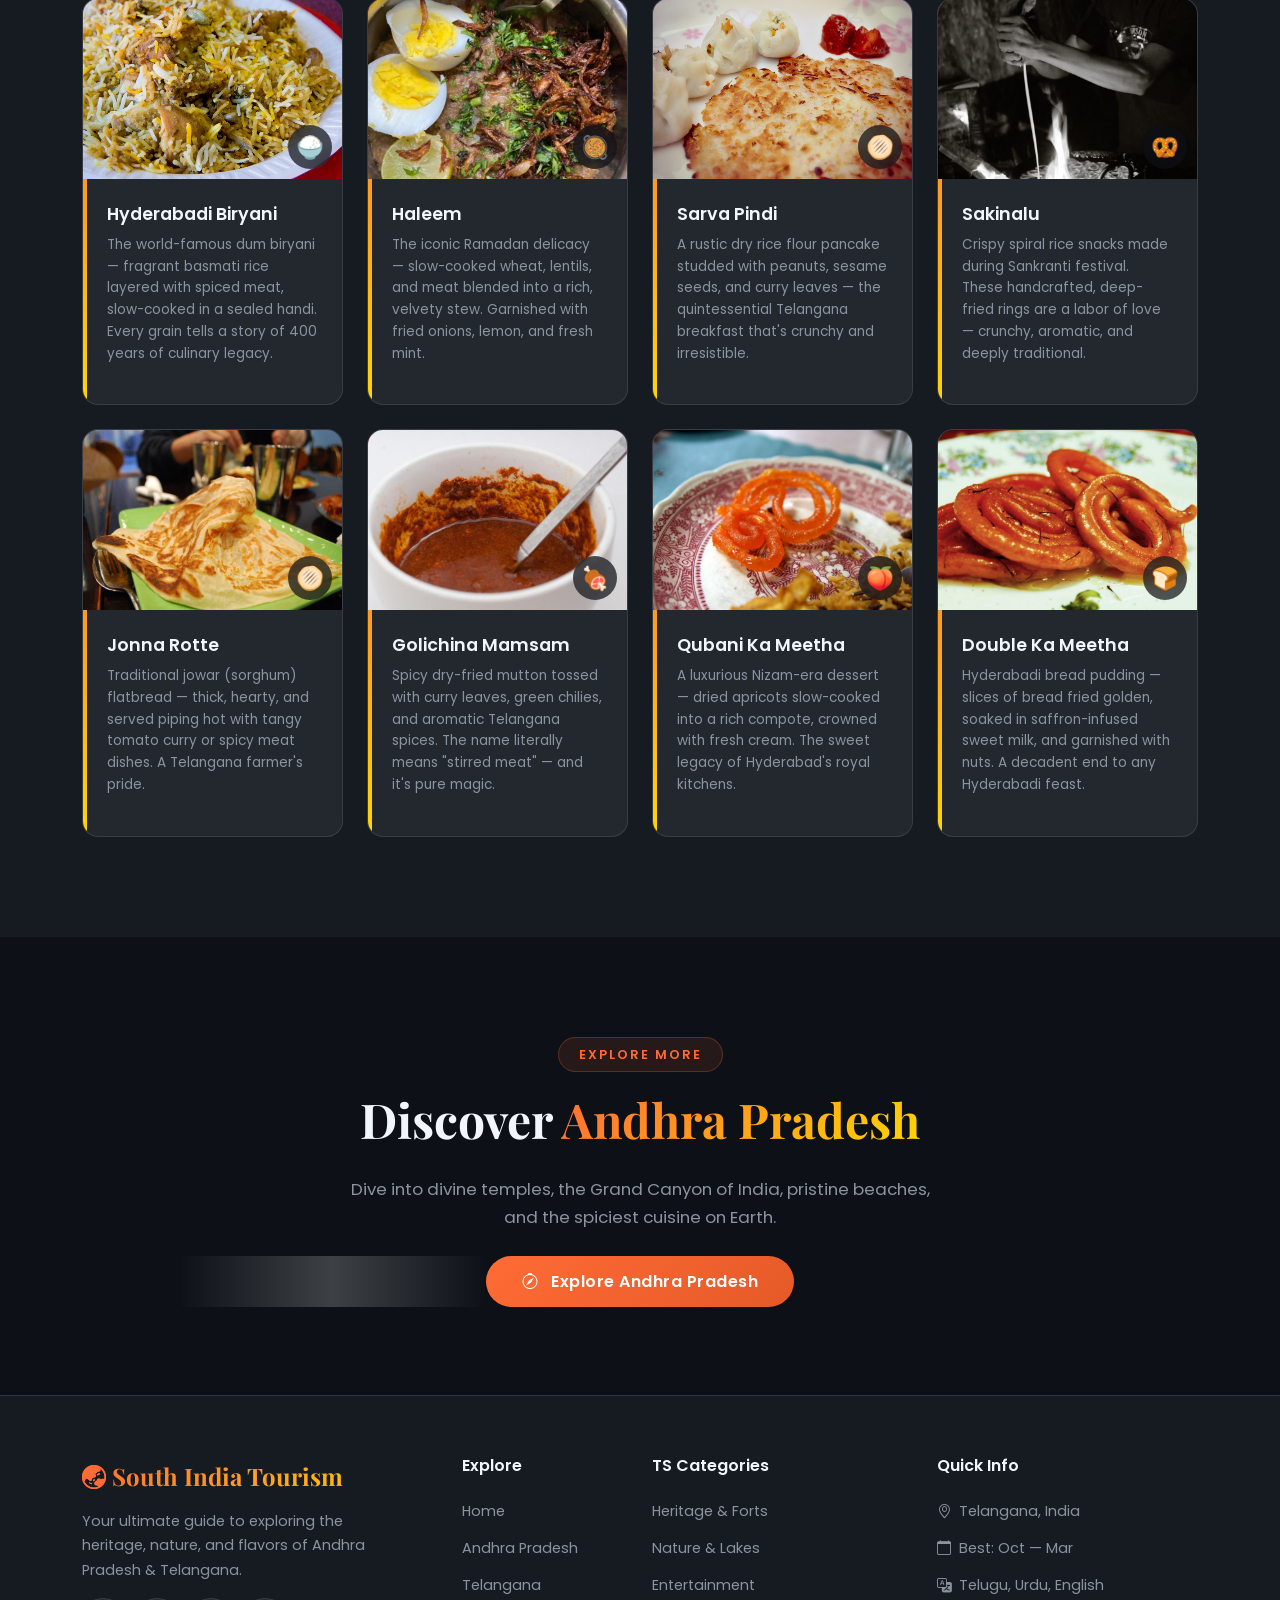
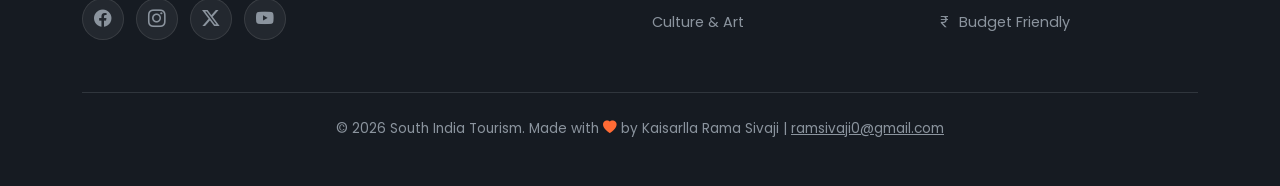
==== commit 9a08b35e: "Updated Telangana destinations to 8 specific tourist places and added AI generated images" ====
--- a/telangana.html
+++ b/telangana.html
@@ -111,16 +111,14 @@
         <div class="col-md-6 col-lg-4">
           <div class="place-card reveal" data-name="Charminar Old City Hyderabad" data-category="heritage">
             <div class="place-card-img-wrapper">
-              <div class="img-placeholder place-card-img" style="background: linear-gradient(135deg, #0d1117 0%, #6a3093 50%, #FFD700 100%);">
-                <i class="bi bi-building" style="font-size: 3rem; color: rgba(255,255,255,0.25);"></i>
-              </div>
+              <img src="images/destinations/ts-charminar.png" alt="Charminar" class="place-card-img img-fluid w-100 h-100" style="object-fit: cover; min-height: 220px;" />
               <span class="place-card-category">Heritage</span>
               <span class="place-card-price">₹25</span>
             </div>
             <div class="place-card-body">
               <h3 class="place-card-title">Charminar & Old City</h3>
               <p class="place-card-desc">
-                The iconic symbol of Hyderabad — four grand minarets rising above the bustling Laad Bazaar. Built in 1591 by Quli Qutb Shah, it's the heart of Hyderabad's old-world charm, bangles, and biryani.
+                The iconic symbol of Hyderabad — four grand minarets rising above the bustling Laad Bazaar. Built in 1591, it's the heart of Hyderabad's old-world charm, bangles, and biryani.
               </p>
               <div class="place-card-meta">
                 <span><i class="bi bi-geo-alt"></i> Hyderabad</span>
@@ -143,16 +141,14 @@
         <div class="col-md-6 col-lg-4">
           <div class="place-card reveal" data-name="Golconda Fort Hyderabad" data-category="heritage">
             <div class="place-card-img-wrapper">
-              <div class="img-placeholder place-card-img" style="background: linear-gradient(135deg, #2c2c54 0%, #706fd3 50%, #cf6a87 100%);">
-                <i class="bi bi-shield" style="font-size: 3rem; color: rgba(255,255,255,0.25);"></i>
-              </div>
+              <img src="images/destinations/ts-golconda.png" alt="Golconda Fort" class="place-card-img img-fluid w-100 h-100" style="object-fit: cover; min-height: 220px;" />
               <span class="place-card-category">Heritage</span>
               <span class="place-card-price">₹15</span>
             </div>
             <div class="place-card-body">
               <h3 class="place-card-title">Golconda Fort</h3>
               <p class="place-card-desc">
-                A magnificent 13th-century fort famous for its acoustic marvel — a hand clap at the entrance can be heard at the hilltop. Once the diamond capital of the world and home to the legendary Kohinoor.
+                A magnificent 13th-century fort famous for its acoustic marvel — a hand clap at the entrance can be heard at the hilltop. Once the diamond capital of the world.
               </p>
               <div class="place-card-meta">
                 <span><i class="bi bi-geo-alt"></i> Hyderabad</span>
@@ -175,16 +171,14 @@
         <div class="col-md-6 col-lg-4">
           <div class="place-card reveal" data-name="Ramoji Film City Entertainment" data-category="entertainment">
             <div class="place-card-img-wrapper">
-              <div class="img-placeholder place-card-img" style="background: linear-gradient(135deg, #e74c3c 0%, #f39c12 50%, #1abc9c 100%);">
-                <i class="bi bi-camera-reels" style="font-size: 3rem; color: rgba(255,255,255,0.25);"></i>
-              </div>
+              <img src="images/destinations/ts-ramoji.png" alt="Ramoji Film City" class="place-card-img img-fluid w-100 h-100" style="object-fit: cover; min-height: 220px;" />
               <span class="place-card-category">Entertainment</span>
               <span class="place-card-price">₹1,500+</span>
             </div>
             <div class="place-card-body">
               <h3 class="place-card-title">Ramoji Film City</h3>
               <p class="place-card-desc">
-                The world's largest film studio complex (certified by Guinness World Records), spread over 1,666 acres. Themed gardens, live shows, film sets, adventure zones, and behind-the-scenes movie magic.
+                The world's largest film studio complex. Explore themed gardens, live shows, film sets, adventure zones, and get a behind-the-scenes look at incredible movie magic.
               </p>
               <div class="place-card-meta">
                 <span><i class="bi bi-geo-alt"></i> Hyderabad</span>
@@ -203,20 +197,138 @@
           </div>
         </div>
 
-        <!-- 4. Warangal Fort & 1000 Pillar Temple -->
-        <div class="col-md-6 col-lg-4">
-          <div class="place-card reveal" data-name="Warangal Fort 1000 Pillar Temple Kakatiya" data-category="heritage">
-            <div class="place-card-img-wrapper">
-              <div class="img-placeholder place-card-img" style="background: linear-gradient(135deg, #5c4033 0%, #a67c52 50%, #f5deb3 100%);">
-                <i class="bi bi-columns" style="font-size: 3rem; color: rgba(255,255,255,0.25);"></i>
-              </div>
+        <!-- 4. Hussain Sagar & Buddha Statue -->
+        <div class="col-md-6 col-lg-4">
+          <div class="place-card reveal" data-name="Hussain Sagar Lake Buddha Statue" data-category="nature">
+            <div class="place-card-img-wrapper">
+              <img src="images/destinations/ts-hussainsagar.png" alt="Hussain Sagar Lake" class="place-card-img img-fluid w-100 h-100" style="object-fit: cover; min-height: 220px;" />
+              <span class="place-card-category">Nature</span>
+              <span class="place-card-price">₹55</span>
+            </div>
+            <div class="place-card-body">
+              <h3 class="place-card-title">Hussain Sagar & Buddha Statue</h3>
+              <p class="place-card-desc">
+                Asia's largest artificial lake dividing Hyderabad and Secunderabad. A mesmerizing monolithic Buddha statue stands majestically at its center, illuminated spectacularly at night.
+              </p>
+              <div class="place-card-meta">
+                <span><i class="bi bi-geo-alt"></i> Hyderabad</span>
+                <span class="best-time"><i class="bi bi-calendar"></i> Evenings</span>
+                <span class="ticket-info"><i class="bi bi-ticket"></i> ₹55 (Boat)</span>
+              </div>
+              <div class="place-card-actions">
+                <button class="btn-map" data-map-lat="17.4239" data-map-lng="78.4738" data-map-name="Hussain Sagar">
+                  <i class="bi bi-map"></i> View Map
+                </button>
+                <a href="https://www.google.com/maps/dir/?api=1&destination=17.4239,78.4738" target="_blank" class="btn-directions">
+                  <i class="bi bi-sign-turn-right"></i> Directions
+                </a>
+              </div>
+            </div>
+          </div>
+        </div>
+
+        <!-- 5. Salar Jung Museum -->
+        <div class="col-md-6 col-lg-4">
+          <div class="place-card reveal" data-name="Salar Jung Museum Culture" data-category="culture">
+            <div class="place-card-img-wrapper">
+              <img src="images/destinations/ts-salarjung.png" alt="Salar Jung Museum" class="place-card-img img-fluid w-100 h-100" style="object-fit: cover; min-height: 220px;" />
+              <span class="place-card-category">Culture</span>
+              <span class="place-card-price">₹50</span>
+            </div>
+            <div class="place-card-body">
+              <h3 class="place-card-title">Salar Jung Museum</h3>
+              <p class="place-card-desc">
+                One of India's top three national museums, containing the world's largest one-man collection of antiques, including the famous Veiled Rebecca and the musical clock.
+              </p>
+              <div class="place-card-meta">
+                <span><i class="bi bi-geo-alt"></i> Hyderabad</span>
+                <span class="best-time"><i class="bi bi-calendar"></i> Year Round</span>
+                <span class="ticket-info"><i class="bi bi-ticket"></i> ₹50</span>
+              </div>
+              <div class="place-card-actions">
+                <button class="btn-map" data-map-lat="17.3714" data-map-lng="78.4804" data-map-name="Salar Jung Museum">
+                  <i class="bi bi-map"></i> View Map
+                </button>
+                <a href="https://www.google.com/maps/dir/?api=1&destination=17.3714,78.4804" target="_blank" class="btn-directions">
+                  <i class="bi bi-sign-turn-right"></i> Directions
+                </a>
+              </div>
+            </div>
+          </div>
+        </div>
+
+        <!-- 6. Chowmahalla Palace -->
+        <div class="col-md-6 col-lg-4">
+          <div class="place-card reveal" data-name="Chowmahalla Palace Heritage" data-category="heritage">
+            <div class="place-card-img-wrapper">
+              <img src="images/destinations/ts-chowmahalla.png" alt="Chowmahalla Palace" class="place-card-img img-fluid w-100 h-100" style="object-fit: cover; min-height: 220px;" />
+              <span class="place-card-category">Heritage</span>
+              <span class="place-card-price">₹100</span>
+            </div>
+            <div class="place-card-body">
+              <h3 class="place-card-title">Chowmahalla Palace</h3>
+              <p class="place-card-desc">
+                The grand seat of the Asaf Jahi dynasty. Renowned for its stunning architecture, vast courtyards, grand chandelier-lit halls, and vintage car collection.
+              </p>
+              <div class="place-card-meta">
+                <span><i class="bi bi-geo-alt"></i> Hyderabad</span>
+                <span class="best-time"><i class="bi bi-calendar"></i> Oct — Mar</span>
+                <span class="ticket-info"><i class="bi bi-ticket"></i> ₹100</span>
+              </div>
+              <div class="place-card-actions">
+                <button class="btn-map" data-map-lat="17.3578" data-map-lng="78.4717" data-map-name="Chowmahalla Palace">
+                  <i class="bi bi-map"></i> View Map
+                </button>
+                <a href="https://www.google.com/maps/dir/?api=1&destination=17.3578,78.4717" target="_blank" class="btn-directions">
+                  <i class="bi bi-sign-turn-right"></i> Directions
+                </a>
+              </div>
+            </div>
+          </div>
+        </div>
+
+        <!-- 7. Birla Mandir -->
+        <div class="col-md-6 col-lg-4">
+          <div class="place-card reveal" data-name="Birla Mandir Hyderabad" data-category="culture">
+            <div class="place-card-img-wrapper">
+              <img src="images/destinations/ts-birla.png" alt="Birla Mandir" class="place-card-img img-fluid w-100 h-100" style="object-fit: cover; min-height: 220px;" />
+              <span class="place-card-category">Culture</span>
+              <span class="place-card-price">Free</span>
+            </div>
+            <div class="place-card-body">
+              <h3 class="place-card-title">Birla Mandir</h3>
+              <p class="place-card-desc">
+                An enchanting temple built entirely of pure white Rajasthani marble. Sitting atop a 280-foot hillock, it offers sweeping, panoramic views of the city and Hussain Sagar.
+              </p>
+              <div class="place-card-meta">
+                <span><i class="bi bi-geo-alt"></i> Hyderabad</span>
+                <span class="best-time"><i class="bi bi-calendar"></i> Evenings</span>
+                <span class="ticket-info"><i class="bi bi-ticket"></i> Free</span>
+              </div>
+              <div class="place-card-actions">
+                <button class="btn-map" data-map-lat="17.4062" data-map-lng="78.4691" data-map-name="Birla Mandir">
+                  <i class="bi bi-map"></i> View Map
+                </button>
+                <a href="https://www.google.com/maps/dir/?api=1&destination=17.4062,78.4691" target="_blank" class="btn-directions">
+                  <i class="bi bi-sign-turn-right"></i> Directions
+                </a>
+              </div>
+            </div>
+          </div>
+        </div>
+
+        <!-- 8. Warangal Fort -->
+        <div class="col-md-6 col-lg-4">
+          <div class="place-card reveal" data-name="Warangal Fort Kakatiya" data-category="heritage">
+            <div class="place-card-img-wrapper">
+              <img src="images/destinations/ts-warangal.png" alt="Warangal Fort" class="place-card-img img-fluid w-100 h-100" style="object-fit: cover; min-height: 220px;" />
               <span class="place-card-category">Heritage</span>
               <span class="place-card-price">₹15</span>
             </div>
             <div class="place-card-body">
-              <h3 class="place-card-title">Warangal Fort & 1000 Pillar Temple</h3>
-              <p class="place-card-desc">
-                The glorious Kakatiya dynasty capital with its iconic four ornamental gateways (Kakatiya Thoranam). The 1000 Pillar Temple is a masterwork of Chalukyan architecture with intricate carvings.
+              <h3 class="place-card-title">Warangal Fort</h3>
+              <p class="place-card-desc">
+                The glorious Kakatiya dynasty capital featuring the iconic four ornamental gateways (Kakatiya Thoranam) crafted flawlessly from massive stones. A beautiful heritage site.
               </p>
               <div class="place-card-meta">
                 <span><i class="bi bi-geo-alt"></i> Warangal</span>
@@ -228,262 +340,6 @@
                   <i class="bi bi-map"></i> View Map
                 </button>
                 <a href="https://www.google.com/maps/dir/?api=1&destination=17.9565,79.9946" target="_blank" class="btn-directions">
-                  <i class="bi bi-sign-turn-right"></i> Directions
-                </a>
-              </div>
-            </div>
-          </div>
-        </div>
-
-        <!-- 5. Nagarjuna Sagar Dam -->
-        <div class="col-md-6 col-lg-4">
-          <div class="place-card reveal" data-name="Nagarjuna Sagar Dam Nature" data-category="nature">
-            <div class="place-card-img-wrapper">
-              <div class="img-placeholder place-card-img" style="background: linear-gradient(135deg, #004e92 0%, #0077b6 50%, #90e0ef 100%);">
-                <i class="bi bi-water" style="font-size: 3rem; color: rgba(255,255,255,0.25);"></i>
-              </div>
-              <span class="place-card-category">Nature</span>
-              <span class="place-card-price">₹20</span>
-            </div>
-            <div class="place-card-body">
-              <h3 class="place-card-title">Nagarjuna Sagar Dam</h3>
-              <p class="place-card-desc">
-                One of the world's tallest masonry dams on the mighty Krishna River. The enormous reservoir, island museum showcasing Buddhist relics (Nagarjunakonda), and stunning spillway views are awe-inspiring.
-              </p>
-              <div class="place-card-meta">
-                <span><i class="bi bi-geo-alt"></i> Nalgonda</span>
-                <span class="best-time"><i class="bi bi-calendar"></i> Jul — Jan</span>
-                <span class="ticket-info"><i class="bi bi-ticket"></i> ₹20</span>
-              </div>
-              <div class="place-card-actions">
-                <button class="btn-map" data-map-lat="16.5730" data-map-lng="79.3133" data-map-name="Nagarjuna Sagar Dam">
-                  <i class="bi bi-map"></i> View Map
-                </button>
-                <a href="https://www.google.com/maps/dir/?api=1&destination=16.5730,79.3133" target="_blank" class="btn-directions">
-                  <i class="bi bi-sign-turn-right"></i> Directions
-                </a>
-              </div>
-            </div>
-          </div>
-        </div>
-
-        <!-- 6. Medak Cathedral -->
-        <div class="col-md-6 col-lg-4">
-          <div class="place-card reveal" data-name="Medak Cathedral Church" data-category="heritage">
-            <div class="place-card-img-wrapper">
-              <div class="img-placeholder place-card-img" style="background: linear-gradient(135deg, #2c3e50 0%, #3498db 50%, #ecf0f1 100%);">
-                <i class="bi bi-hospital" style="font-size: 3rem; color: rgba(255,255,255,0.25);"></i>
-              </div>
-              <span class="place-card-category">Heritage</span>
-              <span class="place-card-price">Free</span>
-            </div>
-            <div class="place-card-body">
-              <h3 class="place-card-title">Medak Cathedral</h3>
-              <p class="place-card-desc">
-                Asia's second-largest church with stunning stained glass windows, Gothic architecture, and a bell that was once the largest in India. A colonial-era masterpiece built atop a hill.
-              </p>
-              <div class="place-card-meta">
-                <span><i class="bi bi-geo-alt"></i> Medak</span>
-                <span class="best-time"><i class="bi bi-calendar"></i> Oct — Feb</span>
-                <span class="ticket-info"><i class="bi bi-ticket"></i> Free</span>
-              </div>
-              <div class="place-card-actions">
-                <button class="btn-map" data-map-lat="18.0527" data-map-lng="78.2618" data-map-name="Medak Cathedral">
-                  <i class="bi bi-map"></i> View Map
-                </button>
-                <a href="https://www.google.com/maps/dir/?api=1&destination=18.0527,78.2618" target="_blank" class="btn-directions">
-                  <i class="bi bi-sign-turn-right"></i> Directions
-                </a>
-              </div>
-            </div>
-          </div>
-        </div>
-
-        <!-- 7. Pochampally -->
-        <div class="col-md-6 col-lg-4">
-          <div class="place-card reveal" data-name="Pochampally Ikat Weaving Culture" data-category="culture">
-            <div class="place-card-img-wrapper">
-              <div class="img-placeholder place-card-img" style="background: linear-gradient(135deg, #8e44ad 0%, #e74c3c 50%, #f1c40f 100%);">
-                <i class="bi bi-palette" style="font-size: 3rem; color: rgba(255,255,255,0.25);"></i>
-              </div>
-              <span class="place-card-category">Culture</span>
-              <span class="place-card-price">Free</span>
-            </div>
-            <div class="place-card-body">
-              <h3 class="place-card-title">Pochampally — Silk Village</h3>
-              <p class="place-card-desc">
-                UNESCO-recognized for its traditional Ikat weaving. Watch artisans create world-famous Pochampally silk sarees with intricate geometric patterns in this living heritage village.
-              </p>
-              <div class="place-card-meta">
-                <span><i class="bi bi-geo-alt"></i> Nalgonda</span>
-                <span class="best-time"><i class="bi bi-calendar"></i> Year Round</span>
-                <span class="ticket-info"><i class="bi bi-ticket"></i> Free</span>
-              </div>
-              <div class="place-card-actions">
-                <button class="btn-map" data-map-lat="17.3441" data-map-lng="78.8235" data-map-name="Pochampally Village">
-                  <i class="bi bi-map"></i> View Map
-                </button>
-                <a href="https://www.google.com/maps/dir/?api=1&destination=17.3441,78.8235" target="_blank" class="btn-directions">
-                  <i class="bi bi-sign-turn-right"></i> Directions
-                </a>
-              </div>
-            </div>
-          </div>
-        </div>
-
-        <!-- 8. Ananthagiri Hills -->
-        <div class="col-md-6 col-lg-4">
-          <div class="place-card reveal" data-name="Ananthagiri Hills Hill Station Vikarabad" data-category="hill station">
-            <div class="place-card-img-wrapper">
-              <div class="img-placeholder place-card-img" style="background: linear-gradient(135deg, #134e5e 0%, #71b280 50%, #c6f1d6 100%);">
-                <i class="bi bi-tree" style="font-size: 3rem; color: rgba(255,255,255,0.25);"></i>
-              </div>
-              <span class="place-card-category">Hill Station</span>
-              <span class="place-card-price">Free</span>
-            </div>
-            <div class="place-card-body">
-              <h3 class="place-card-title">Ananthagiri Hills</h3>
-              <p class="place-card-desc">
-                Hyderabad's favorite weekend escape — lush green hills, misty mornings, trekking trails, and waterfalls. The ancient Anantha Padmanabha Swamy Temple adds a spiritual touch to the adventure.
-              </p>
-              <div class="place-card-meta">
-                <span><i class="bi bi-geo-alt"></i> Vikarabad</span>
-                <span class="best-time"><i class="bi bi-calendar"></i> Jul — Feb</span>
-                <span class="ticket-info"><i class="bi bi-ticket"></i> Free</span>
-              </div>
-              <div class="place-card-actions">
-                <button class="btn-map" data-map-lat="17.2280" data-map-lng="78.2379" data-map-name="Ananthagiri Hills, Vikarabad">
-                  <i class="bi bi-map"></i> View Map
-                </button>
-                <a href="https://www.google.com/maps/dir/?api=1&destination=17.2280,78.2379" target="_blank" class="btn-directions">
-                  <i class="bi bi-sign-turn-right"></i> Directions
-                </a>
-              </div>
-            </div>
-          </div>
-        </div>
-
-        <!-- 9. Laknavaram Lake -->
-        <div class="col-md-6 col-lg-4">
-          <div class="place-card reveal" data-name="Laknavaram Lake Warangal Nature" data-category="nature">
-            <div class="place-card-img-wrapper">
-              <div class="img-placeholder place-card-img" style="background: linear-gradient(135deg, #006d77 0%, #83c5be 50%, #edf6f9 100%);">
-                <i class="bi bi-tsunami" style="font-size: 3rem; color: rgba(255,255,255,0.25);"></i>
-              </div>
-              <span class="place-card-category">Nature</span>
-              <span class="place-card-price">₹30</span>
-            </div>
-            <div class="place-card-body">
-              <h3 class="place-card-title">Laknavaram Lake</h3>
-              <p class="place-card-desc">
-                A stunning man-made lake surrounded by 13 emerald green hillocks. Cross the famous floating bridge, kayak through crystal-clear waters, and camp under starlit skies in pure tranquility.
-              </p>
-              <div class="place-card-meta">
-                <span><i class="bi bi-geo-alt"></i> Warangal</span>
-                <span class="best-time"><i class="bi bi-calendar"></i> Aug — Mar</span>
-                <span class="ticket-info"><i class="bi bi-ticket"></i> ₹30</span>
-              </div>
-              <div class="place-card-actions">
-                <button class="btn-map" data-map-lat="18.1088" data-map-lng="79.9816" data-map-name="Laknavaram Lake, Warangal">
-                  <i class="bi bi-map"></i> View Map
-                </button>
-                <a href="https://www.google.com/maps/dir/?api=1&destination=18.1088,79.9816" target="_blank" class="btn-directions">
-                  <i class="bi bi-sign-turn-right"></i> Directions
-                </a>
-              </div>
-            </div>
-          </div>
-        </div>
-
-        <!-- 10. Pillalamarri -->
-        <div class="col-md-6 col-lg-4">
-          <div class="place-card reveal" data-name="Pillalamarri Banyan Tree Mahabubnagar" data-category="nature">
-            <div class="place-card-img-wrapper">
-              <div class="img-placeholder place-card-img" style="background: linear-gradient(135deg, #2d6a4f 0%, #52b788 50%, #b7e4c7 100%);">
-                <i class="bi bi-tree" style="font-size: 3rem; color: rgba(255,255,255,0.25);"></i>
-              </div>
-              <span class="place-card-category">Nature</span>
-              <span class="place-card-price">Free</span>
-            </div>
-            <div class="place-card-body">
-              <h3 class="place-card-title">Pillalamarri — 700-Year Banyan</h3>
-              <p class="place-card-desc">
-                One of the oldest and largest banyan trees in Asia, covering over 3 acres with its sprawling aerial roots. This 700-year-old natural wonder is a living testament to nature's grandeur.
-              </p>
-              <div class="place-card-meta">
-                <span><i class="bi bi-geo-alt"></i> Mahabubnagar</span>
-                <span class="best-time"><i class="bi bi-calendar"></i> Year Round</span>
-                <span class="ticket-info"><i class="bi bi-ticket"></i> Free</span>
-              </div>
-              <div class="place-card-actions">
-                <button class="btn-map" data-map-lat="16.7400" data-map-lng="78.1000" data-map-name="Pillalamarri Banyan Tree">
-                  <i class="bi bi-map"></i> View Map
-                </button>
-                <a href="https://www.google.com/maps/dir/?api=1&destination=16.7400,78.1000" target="_blank" class="btn-directions">
-                  <i class="bi bi-sign-turn-right"></i> Directions
-                </a>
-              </div>
-            </div>
-          </div>
-        </div>
-
-        <!-- 11. Kuntala Waterfalls -->
-        <div class="col-md-6 col-lg-4">
-          <div class="place-card reveal" data-name="Kuntala Waterfalls Adilabad" data-category="nature">
-            <div class="place-card-img-wrapper">
-              <div class="img-placeholder place-card-img" style="background: linear-gradient(135deg, #0077b6 0%, #00b4d8 50%, #caf0f8 100%);">
-                <i class="bi bi-droplet" style="font-size: 3rem; color: rgba(255,255,255,0.25);"></i>
-              </div>
-              <span class="place-card-category">Nature</span>
-              <span class="place-card-price">Free</span>
-            </div>
-            <div class="place-card-body">
-              <h3 class="place-card-title">Kuntala Waterfalls</h3>
-              <p class="place-card-desc">
-                Telangana's highest waterfall cascading 200 feet in two tiers through dense Sahyadri forests. The monsoon transforms it into a thundering spectacle surrounded by pristine wilderness.
-              </p>
-              <div class="place-card-meta">
-                <span><i class="bi bi-geo-alt"></i> Adilabad</span>
-                <span class="best-time"><i class="bi bi-calendar"></i> Jul — Nov</span>
-                <span class="ticket-info"><i class="bi bi-ticket"></i> Free</span>
-              </div>
-              <div class="place-card-actions">
-                <button class="btn-map" data-map-lat="19.5155" data-map-lng="78.5596" data-map-name="Kuntala Waterfalls, Adilabad">
-                  <i class="bi bi-map"></i> View Map
-                </button>
-                <a href="https://www.google.com/maps/dir/?api=1&destination=19.5155,78.5596" target="_blank" class="btn-directions">
-                  <i class="bi bi-sign-turn-right"></i> Directions
-                </a>
-              </div>
-            </div>
-          </div>
-        </div>
-
-        <!-- 12. Bhongir Fort -->
-        <div class="col-md-6 col-lg-4">
-          <div class="place-card reveal" data-name="Bhongir Fort Adventure Trekking" data-category="adventure">
-            <div class="place-card-img-wrapper">
-              <div class="img-placeholder place-card-img" style="background: linear-gradient(135deg, #4a4e69 0%, #9a8c98 50%, #c9ada7 100%);">
-                <i class="bi bi-flag" style="font-size: 3rem; color: rgba(255,255,255,0.25);"></i>
-              </div>
-              <span class="place-card-category">Heritage & Adventure</span>
-              <span class="place-card-price">Free</span>
-            </div>
-            <div class="place-card-body">
-              <h3 class="place-card-title">Bhongir Fort</h3>
-              <p class="place-card-desc">
-                An exhilarating hilltop fort built on a massive monolithic rock. The challenging climb rewards you with 360° panoramic views. A favorite weekend trek for Hyderabadis seeking adventure.
-              </p>
-              <div class="place-card-meta">
-                <span><i class="bi bi-geo-alt"></i> Bhongir</span>
-                <span class="best-time"><i class="bi bi-calendar"></i> Sep — Feb</span>
-                <span class="ticket-info"><i class="bi bi-ticket"></i> Free</span>
-              </div>
-              <div class="place-card-actions">
-                <button class="btn-map" data-map-lat="17.5131" data-map-lng="78.8875" data-map-name="Bhongir Fort">
-                  <i class="bi bi-map"></i> View Map
-                </button>
-                <a href="https://www.google.com/maps/dir/?api=1&destination=17.5131,78.8875" target="_blank" class="btn-directions">
                   <i class="bi bi-sign-turn-right"></i> Directions
                 </a>
               </div>
